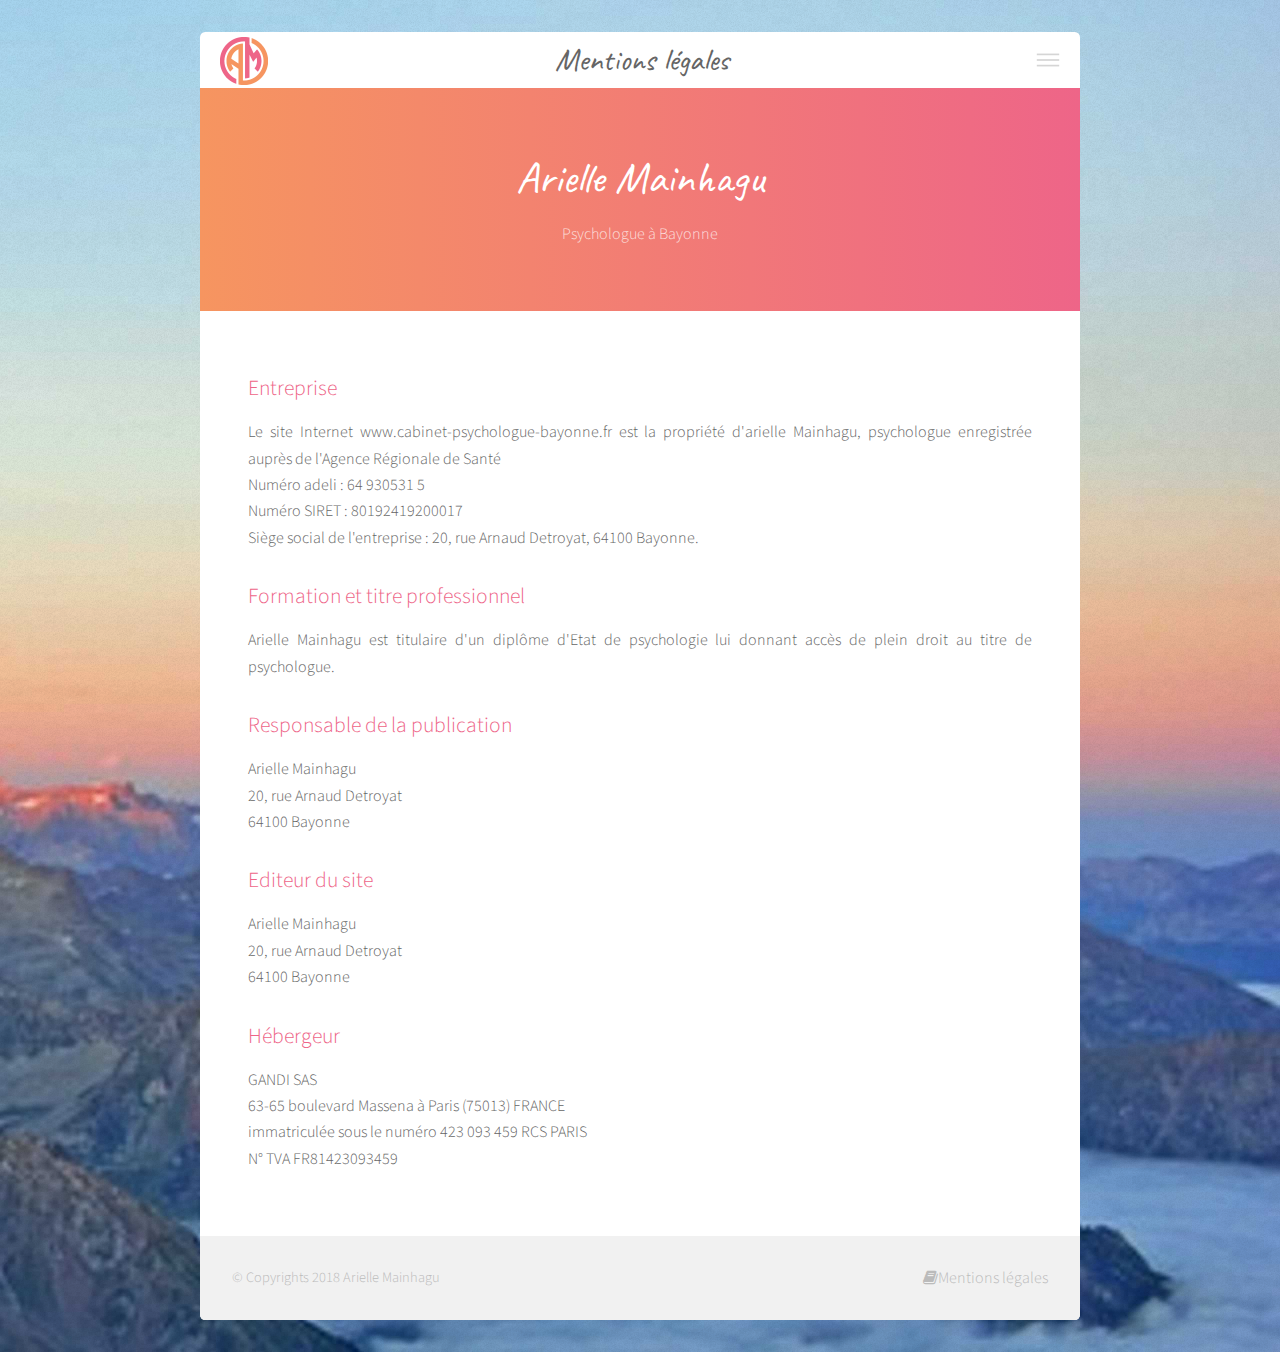
==== Mentions_legales.html @ 4bf7b589 "import initial" ====
<!DOCTYPE HTML>
<html lang="fr">
	<head>
        <!-- Global site tag (gtag.js) - Google Analytics -->
        <script async src="https://www.googletagmanager.com/gtag/js?id=UA-116893201-1"></script>
        <script>
            window.dataLayer = window.dataLayer || [];
            function gtag(){dataLayer.push(arguments);}
            gtag('js', new Date());

            gtag('config', 'UA-116893201-1');
        </script>
		<title>Mention légales - Arielle Mainhagu</title>
		<meta charset="utf-8" />
		<meta name="viewport" content="width=device-width, initial-scale=1, user-scalable=no" />
		<link rel="stylesheet" href="assets/css/main.css" />
	</head>
	<body>

		<!-- Wrapper -->
			<div id="wrapper">

				<!-- Header -->
					<header id="header">
						<a href="index.html" class="logo"><img src="/images/Logo_head.png"  alt="logo"></a>
                        <span class="title">Mentions légales</span>
						<nav>
							<a href="#menu">Menu</a>
						</nav>
					</header>

				<!-- Nav -->
					<nav id="menu">
						<ul class="links">
							<li><a href="index.html">Accueil</a></li>
                            <li><a href="contact_rendez_vous.html">Contact et Rendez-Vous</a></li>
                            <li><a href="presentation.html">A propos de moi</a></li>
                            <li>
                                <a href="qu_est_ce_que_EMDR.html">Qu'est ce que l'EMDR ?</a>
                            </li>
                            <li>             
                                <a href="a_qui_s_adresse_emdr.html">A qui s'adresse l'EMDR ?</a>
                            </li>
                            <li>             
                                <a href="deroulement_sceance_emdr.html">Déroulement d'une scéance d'EMDR</a>
                            </li>
                            <li>             
                                <a href="psychotraumatisme.html">Psychotraumatisme</a>
                            </li>
                            <li>             
                                <a href="Mentions_legales.html">Mentions légales</a>
                            </li>
						</ul>
					</nav>

				<!-- Section -->
					<section class="main">
						<header class="invert accent2">
							<h1>Arielle Mainhagu</h1>
							<p>Psychologue à Bayonne</p>
						</header>
						
						
						<h3>Entreprise</h3>
						<p>Le site Internet www.cabinet-psychologue-bayonne.fr est la propriété d'arielle Mainhagu, psychologue enregistrée auprès de l'Agence Régionale de Santé<br>Numéro adeli : 64 930531 5<br>
                            Numéro SIRET : 80192419200017
                                            <br>Siège social de l'entreprise : 20, rue Arnaud Detroyat, 64100 Bayonne.</p>
						<h3>Formation et titre professionnel</h3>
						<p>Arielle Mainhagu est titulaire d'un diplôme d'Etat de psychologie lui donnant accès de plein droit au titre de psychologue.</p>
                        <h3>Responsable de la publication</h3>
                        <p>Arielle Mainhagu<br>20, rue Arnaud Detroyat<br>64100 Bayonne</p>
                        <h3>Editeur du site</h3>
                        <p>Arielle Mainhagu<br>20, rue Arnaud Detroyat<br>64100 Bayonne</p>
                        <h3>Hébergeur</h3>
                        <p>GANDI SAS<br>63-65 boulevard Massena à Paris (75013) FRANCE<br>
immatriculée sous le numéro 423 093 459 RCS PARIS<br>
N° TVA FR81423093459</p>
						
					</section>

				<!-- Footer -->
					<footer id="footer">
						<p class="copyright">&copy; Copyrights 2018 Arielle Mainhagu </p>
						<ul class="icons">
							<li><a href="Mentions_legales.html" class="icon fa-book"><span>Mentions légales</span></a></li>
						</ul>
					</footer>

			</div>

		<!-- Scripts -->
			<script src="assets/js/jquery.min.js"></script>
			<script src="assets/js/jquery.scrolly.min.js"></script>
			<script src="assets/js/skel.min.js"></script>
			<script src="assets/js/util.js"></script>
			<script src="assets/js/main.js"></script>

	</body>
</html>
---- assets/css/main.css ----
@import url(font-awesome.min.css);
@import url("https://fonts.googleapis.com/css?family=Source+Sans+Pro:300,400,300i,400i");
@import url('https://fonts.googleapis.com/css?family=Caveat|Monoton');

/*
	Transit by Pixelarity
	pixelarity.com | hello@pixelarity.com
	License: pixelarity.com/license
*/

/* Reset */

	html, body, div, span, applet, object, iframe, h1, h2, h3, h4, h5, h6, p, blockquote, pre, a, abbr, acronym, address, big, cite, code, del, dfn, em, img, ins, kbd, q, s, samp, small, strike, strong, sub, sup, tt, var, b, u, i, center, dl, dt, dd, ol, ul, li, fieldset, form, label, legend, table, caption, tbody, tfoot, thead, tr, th, td, article, aside, canvas, details, embed, figure, figcaption, footer, header, hgroup, menu, nav, output, ruby, section, summary, time, mark, audio, video {
		margin: 0;
		padding: 0;
		border: 0;
		font-size: 100%;
		font: inherit;
		vertical-align: baseline;
	}

	article, aside, details, figcaption, figure, footer, header, hgroup, menu, nav, section {
		display: block;
	}

	body {
		line-height: 1;
	}

	ol, ul {
		list-style: none;
	}

	blockquote, q {
		quotes: none;
	}

	blockquote:before, blockquote:after, q:before, q:after {
		content: '';
		content: none;
	}

	table {
		border-collapse: collapse;
		border-spacing: 0;
	}

	body {
		-webkit-text-size-adjust: none;
	}

/* Box Model */

	*, *:before, *:after {
		-moz-box-sizing: border-box;
		-webkit-box-sizing: border-box;
		box-sizing: border-box;
	}

/* Grid */

	.row {
		border-bottom: solid 1px transparent;
		-moz-box-sizing: border-box;
		-webkit-box-sizing: border-box;
		box-sizing: border-box;
	}

	.row > * {
		float: left;
		-moz-box-sizing: border-box;
		-webkit-box-sizing: border-box;
		box-sizing: border-box;
	}

	.row:after, .row:before {
		content: '';
		display: block;
		clear: both;
		height: 0;
	}

	.row.uniform > * > :first-child {
		margin-top: 0;
	}

	.row.uniform > * > :last-child {
		margin-bottom: 0;
	}

	.row.\30 \25 > * {
		padding: 0 0 0 0rem;
	}

	.row.\30 \25 {
		margin: 0 0 -1px 0rem;
	}

	.row.uniform.\30 \25 > * {
		padding: 0rem 0 0 0rem;
	}

	.row.uniform.\30 \25 {
		margin: 0rem 0 -1px 0rem;
	}

	.row > * {
		padding: 0 0 0 1.5rem;
	}

	.row {
		margin: 0 0 -1px -1.5rem;
	}

	.row.uniform > * {
		padding: 1.5rem 0 0 1.5rem;
	}

	.row.uniform {
		margin: -1.5rem 0 -1px -1.5rem;
	}

	.row.\32 00\25 > * {
		padding: 0 0 0 3rem;
	}

	.row.\32 00\25 {
		margin: 0 0 -1px -3rem;
	}

	.row.uniform.\32 00\25 > * {
		padding: 3rem 0 0 3rem;
	}

	.row.uniform.\32 00\25 {
		margin: -3rem 0 -1px -3rem;
	}

	.row.\31 50\25 > * {
		padding: 0 0 0 2.25rem;
	}

	.row.\31 50\25 {
		margin: 0 0 -1px -2.25rem;
	}

	.row.uniform.\31 50\25 > * {
		padding: 2.25rem 0 0 2.25rem;
	}

	.row.uniform.\31 50\25 {
		margin: -2.25rem 0 -1px -2.25rem;
	}

	.row.\35 0\25 > * {
		padding: 0 0 0 0.75rem;
	}

	.row.\35 0\25 {
		margin: 0 0 -1px -0.75rem;
	}

	.row.uniform.\35 0\25 > * {
		padding: 0.75rem 0 0 0.75rem;
	}

	.row.uniform.\35 0\25 {
		margin: -0.75rem 0 -1px -0.75rem;
	}

	.row.\32 5\25 > * {
		padding: 0 0 0 0.375rem;
	}

	.row.\32 5\25 {
		margin: 0 0 -1px -0.375rem;
	}

	.row.uniform.\32 5\25 > * {
		padding: 0.375rem 0 0 0.375rem;
	}

	.row.uniform.\32 5\25 {
		margin: -0.375rem 0 -1px -0.375rem;
	}

	.\31 2u, .\31 2u\24 {
		width: 100%;
		clear: none;
		margin-left: 0;
	}

	.\31 1u, .\31 1u\24 {
		width: 91.6666666667%;
		clear: none;
		margin-left: 0;
	}

	.\31 0u, .\31 0u\24 {
		width: 83.3333333333%;
		clear: none;
		margin-left: 0;
	}

	.\39 u, .\39 u\24 {
		width: 75%;
		clear: none;
		margin-left: 0;
	}

	.\38 u, .\38 u\24 {
		width: 66.6666666667%;
		clear: none;
		margin-left: 0;
	}

	.\37 u, .\37 u\24 {
		width: 58.3333333333%;
		clear: none;
		margin-left: 0;
	}

	.\36 u, .\36 u\24 {
		width: 50%;
		clear: none;
		margin-left: 0;
	}

	.\35 u, .\35 u\24 {
		width: 41.6666666667%;
		clear: none;
		margin-left: 0;
	}

	.\34 u, .\34 u\24 {
		width: 33.3333333333%;
		clear: none;
		margin-left: 0;
	}

	.\33 u, .\33 u\24 {
		width: 25%;
		clear: none;
		margin-left: 0;
	}

	.\32 u, .\32 u\24 {
		width: 16.6666666667%;
		clear: none;
		margin-left: 0;
	}

	.\31 u, .\31 u\24 {
		width: 8.3333333333%;
		clear: none;
		margin-left: 0;
	}

	.\31 2u\24 + *,
	.\31 1u\24 + *,
	.\31 0u\24 + *,
	.\39 u\24 + *,
	.\38 u\24 + *,
	.\37 u\24 + *,
	.\36 u\24 + *,
	.\35 u\24 + *,
	.\34 u\24 + *,
	.\33 u\24 + *,
	.\32 u\24 + *,
	.\31 u\24 + * {
		clear: left;
	}

	.\-11u {
		margin-left: 91.66667%;
	}

	.\-10u {
		margin-left: 83.33333%;
	}

	.\-9u {
		margin-left: 75%;
	}

	.\-8u {
		margin-left: 66.66667%;
	}

	.\-7u {
		margin-left: 58.33333%;
	}

	.\-6u {
		margin-left: 50%;
	}

	.\-5u {
		margin-left: 41.66667%;
	}

	.\-4u {
		margin-left: 33.33333%;
	}

	.\-3u {
		margin-left: 25%;
	}

	.\-2u {
		margin-left: 16.66667%;
	}

	.\-1u {
		margin-left: 8.33333%;
	}

	@media screen and (max-width: 1680px) {

		.row > * {
			padding: 0 0 0 1.5rem;
		}

		.row {
			margin: 0 0 -1px -1.5rem;
		}

		.row.uniform > * {
			padding: 1.5rem 0 0 1.5rem;
		}

		.row.uniform {
			margin: -1.5rem 0 -1px -1.5rem;
		}

		.row.\32 00\25 > * {
			padding: 0 0 0 3rem;
		}

		.row.\32 00\25 {
			margin: 0 0 -1px -3rem;
		}

		.row.uniform.\32 00\25 > * {
			padding: 3rem 0 0 3rem;
		}

		.row.uniform.\32 00\25 {
			margin: -3rem 0 -1px -3rem;
		}

		.row.\31 50\25 > * {
			padding: 0 0 0 2.25rem;
		}

		.row.\31 50\25 {
			margin: 0 0 -1px -2.25rem;
		}

		.row.uniform.\31 50\25 > * {
			padding: 2.25rem 0 0 2.25rem;
		}

		.row.uniform.\31 50\25 {
			margin: -2.25rem 0 -1px -2.25rem;
		}

		.row.\35 0\25 > * {
			padding: 0 0 0 0.75rem;
		}

		.row.\35 0\25 {
			margin: 0 0 -1px -0.75rem;
		}

		.row.uniform.\35 0\25 > * {
			padding: 0.75rem 0 0 0.75rem;
		}

		.row.uniform.\35 0\25 {
			margin: -0.75rem 0 -1px -0.75rem;
		}

		.row.\32 5\25 > * {
			padding: 0 0 0 0.375rem;
		}

		.row.\32 5\25 {
			margin: 0 0 -1px -0.375rem;
		}

		.row.uniform.\32 5\25 > * {
			padding: 0.375rem 0 0 0.375rem;
		}

		.row.uniform.\32 5\25 {
			margin: -0.375rem 0 -1px -0.375rem;
		}

		.\31 2u\28xlarge\29, .\31 2u\24\28xlarge\29 {
			width: 100%;
			clear: none;
			margin-left: 0;
		}

		.\31 1u\28xlarge\29, .\31 1u\24\28xlarge\29 {
			width: 91.6666666667%;
			clear: none;
			margin-left: 0;
		}

		.\31 0u\28xlarge\29, .\31 0u\24\28xlarge\29 {
			width: 83.3333333333%;
			clear: none;
			margin-left: 0;
		}

		.\39 u\28xlarge\29, .\39 u\24\28xlarge\29 {
			width: 75%;
			clear: none;
			margin-left: 0;
		}

		.\38 u\28xlarge\29, .\38 u\24\28xlarge\29 {
			width: 66.6666666667%;
			clear: none;
			margin-left: 0;
		}

		.\37 u\28xlarge\29, .\37 u\24\28xlarge\29 {
			width: 58.3333333333%;
			clear: none;
			margin-left: 0;
		}

		.\36 u\28xlarge\29, .\36 u\24\28xlarge\29 {
			width: 50%;
			clear: none;
			margin-left: 0;
		}

		.\35 u\28xlarge\29, .\35 u\24\28xlarge\29 {
			width: 41.6666666667%;
			clear: none;
			margin-left: 0;
		}

		.\34 u\28xlarge\29, .\34 u\24\28xlarge\29 {
			width: 33.3333333333%;
			clear: none;
			margin-left: 0;
		}

		.\33 u\28xlarge\29, .\33 u\24\28xlarge\29 {
			width: 25%;
			clear: none;
			margin-left: 0;
		}

		.\32 u\28xlarge\29, .\32 u\24\28xlarge\29 {
			width: 16.6666666667%;
			clear: none;
			margin-left: 0;
		}

		.\31 u\28xlarge\29, .\31 u\24\28xlarge\29 {
			width: 8.3333333333%;
			clear: none;
			margin-left: 0;
		}

		.\31 2u\24\28xlarge\29 + *,
		.\31 1u\24\28xlarge\29 + *,
		.\31 0u\24\28xlarge\29 + *,
		.\39 u\24\28xlarge\29 + *,
		.\38 u\24\28xlarge\29 + *,
		.\37 u\24\28xlarge\29 + *,
		.\36 u\24\28xlarge\29 + *,
		.\35 u\24\28xlarge\29 + *,
		.\34 u\24\28xlarge\29 + *,
		.\33 u\24\28xlarge\29 + *,
		.\32 u\24\28xlarge\29 + *,
		.\31 u\24\28xlarge\29 + * {
			clear: left;
		}

		.\-11u\28xlarge\29 {
			margin-left: 91.66667%;
		}

		.\-10u\28xlarge\29 {
			margin-left: 83.33333%;
		}

		.\-9u\28xlarge\29 {
			margin-left: 75%;
		}

		.\-8u\28xlarge\29 {
			margin-left: 66.66667%;
		}

		.\-7u\28xlarge\29 {
			margin-left: 58.33333%;
		}

		.\-6u\28xlarge\29 {
			margin-left: 50%;
		}

		.\-5u\28xlarge\29 {
			margin-left: 41.66667%;
		}

		.\-4u\28xlarge\29 {
			margin-left: 33.33333%;
		}

		.\-3u\28xlarge\29 {
			margin-left: 25%;
		}

		.\-2u\28xlarge\29 {
			margin-left: 16.66667%;
		}

		.\-1u\28xlarge\29 {
			margin-left: 8.33333%;
		}

	}

	@media screen and (max-width: 1280px) {

		.row > * {
			padding: 0 0 0 1.5rem;
		}

		.row {
			margin: 0 0 -1px -1.5rem;
		}

		.row.uniform > * {
			padding: 1.5rem 0 0 1.5rem;
		}

		.row.uniform {
			margin: -1.5rem 0 -1px -1.5rem;
		}

		.row.\32 00\25 > * {
			padding: 0 0 0 3rem;
		}

		.row.\32 00\25 {
			margin: 0 0 -1px -3rem;
		}

		.row.uniform.\32 00\25 > * {
			padding: 3rem 0 0 3rem;
		}

		.row.uniform.\32 00\25 {
			margin: -3rem 0 -1px -3rem;
		}

		.row.\31 50\25 > * {
			padding: 0 0 0 2.25rem;
		}

		.row.\31 50\25 {
			margin: 0 0 -1px -2.25rem;
		}

		.row.uniform.\31 50\25 > * {
			padding: 2.25rem 0 0 2.25rem;
		}

		.row.uniform.\31 50\25 {
			margin: -2.25rem 0 -1px -2.25rem;
		}

		.row.\35 0\25 > * {
			padding: 0 0 0 0.75rem;
		}

		.row.\35 0\25 {
			margin: 0 0 -1px -0.75rem;
		}

		.row.uniform.\35 0\25 > * {
			padding: 0.75rem 0 0 0.75rem;
		}

		.row.uniform.\35 0\25 {
			margin: -0.75rem 0 -1px -0.75rem;
		}

		.row.\32 5\25 > * {
			padding: 0 0 0 0.375rem;
		}

		.row.\32 5\25 {
			margin: 0 0 -1px -0.375rem;
		}

		.row.uniform.\32 5\25 > * {
			padding: 0.375rem 0 0 0.375rem;
		}

		.row.uniform.\32 5\25 {
			margin: -0.375rem 0 -1px -0.375rem;
		}

		.\31 2u\28large\29, .\31 2u\24\28large\29 {
			width: 100%;
			clear: none;
			margin-left: 0;
		}

		.\31 1u\28large\29, .\31 1u\24\28large\29 {
			width: 91.6666666667%;
			clear: none;
			margin-left: 0;
		}

		.\31 0u\28large\29, .\31 0u\24\28large\29 {
			width: 83.3333333333%;
			clear: none;
			margin-left: 0;
		}

		.\39 u\28large\29, .\39 u\24\28large\29 {
			width: 75%;
			clear: none;
			margin-left: 0;
		}

		.\38 u\28large\29, .\38 u\24\28large\29 {
			width: 66.6666666667%;
			clear: none;
			margin-left: 0;
		}

		.\37 u\28large\29, .\37 u\24\28large\29 {
			width: 58.3333333333%;
			clear: none;
			margin-left: 0;
		}

		.\36 u\28large\29, .\36 u\24\28large\29 {
			width: 50%;
			clear: none;
			margin-left: 0;
		}

		.\35 u\28large\29, .\35 u\24\28large\29 {
			width: 41.6666666667%;
			clear: none;
			margin-left: 0;
		}

		.\34 u\28large\29, .\34 u\24\28large\29 {
			width: 33.3333333333%;
			clear: none;
			margin-left: 0;
		}

		.\33 u\28large\29, .\33 u\24\28large\29 {
			width: 25%;
			clear: none;
			margin-left: 0;
		}

		.\32 u\28large\29, .\32 u\24\28large\29 {
			width: 16.6666666667%;
			clear: none;
			margin-left: 0;
		}

		.\31 u\28large\29, .\31 u\24\28large\29 {
			width: 8.3333333333%;
			clear: none;
			margin-left: 0;
		}

		.\31 2u\24\28large\29 + *,
		.\31 1u\24\28large\29 + *,
		.\31 0u\24\28large\29 + *,
		.\39 u\24\28large\29 + *,
		.\38 u\24\28large\29 + *,
		.\37 u\24\28large\29 + *,
		.\36 u\24\28large\29 + *,
		.\35 u\24\28large\29 + *,
		.\34 u\24\28large\29 + *,
		.\33 u\24\28large\29 + *,
		.\32 u\24\28large\29 + *,
		.\31 u\24\28large\29 + * {
			clear: left;
		}

		.\-11u\28large\29 {
			margin-left: 91.66667%;
		}

		.\-10u\28large\29 {
			margin-left: 83.33333%;
		}

		.\-9u\28large\29 {
			margin-left: 75%;
		}

		.\-8u\28large\29 {
			margin-left: 66.66667%;
		}

		.\-7u\28large\29 {
			margin-left: 58.33333%;
		}

		.\-6u\28large\29 {
			margin-left: 50%;
		}

		.\-5u\28large\29 {
			margin-left: 41.66667%;
		}

		.\-4u\28large\29 {
			margin-left: 33.33333%;
		}

		.\-3u\28large\29 {
			margin-left: 25%;
		}

		.\-2u\28large\29 {
			margin-left: 16.66667%;
		}

		.\-1u\28large\29 {
			margin-left: 8.33333%;
		}

	}

	@media screen and (max-width: 980px) {

		.row > * {
			padding: 0 0 0 1.5rem;
		}

		.row {
			margin: 0 0 -1px -1.5rem;
		}

		.row.uniform > * {
			padding: 1.5rem 0 0 1.5rem;
		}

		.row.uniform {
			margin: -1.5rem 0 -1px -1.5rem;
		}

		.row.\32 00\25 > * {
			padding: 0 0 0 3rem;
		}

		.row.\32 00\25 {
			margin: 0 0 -1px -3rem;
		}

		.row.uniform.\32 00\25 > * {
			padding: 3rem 0 0 3rem;
		}

		.row.uniform.\32 00\25 {
			margin: -3rem 0 -1px -3rem;
		}

		.row.\31 50\25 > * {
			padding: 0 0 0 2.25rem;
		}

		.row.\31 50\25 {
			margin: 0 0 -1px -2.25rem;
		}

		.row.uniform.\31 50\25 > * {
			padding: 2.25rem 0 0 2.25rem;
		}

		.row.uniform.\31 50\25 {
			margin: -2.25rem 0 -1px -2.25rem;
		}

		.row.\35 0\25 > * {
			padding: 0 0 0 0.75rem;
		}

		.row.\35 0\25 {
			margin: 0 0 -1px -0.75rem;
		}

		.row.uniform.\35 0\25 > * {
			padding: 0.75rem 0 0 0.75rem;
		}

		.row.uniform.\35 0\25 {
			margin: -0.75rem 0 -1px -0.75rem;
		}

		.row.\32 5\25 > * {
			padding: 0 0 0 0.375rem;
		}

		.row.\32 5\25 {
			margin: 0 0 -1px -0.375rem;
		}

		.row.uniform.\32 5\25 > * {
			padding: 0.375rem 0 0 0.375rem;
		}

		.row.uniform.\32 5\25 {
			margin: -0.375rem 0 -1px -0.375rem;
		}

		.\31 2u\28medium\29, .\31 2u\24\28medium\29 {
			width: 100%;
			clear: none;
			margin-left: 0;
		}

		.\31 1u\28medium\29, .\31 1u\24\28medium\29 {
			width: 91.6666666667%;
			clear: none;
			margin-left: 0;
		}

		.\31 0u\28medium\29, .\31 0u\24\28medium\29 {
			width: 83.3333333333%;
			clear: none;
			margin-left: 0;
		}

		.\39 u\28medium\29, .\39 u\24\28medium\29 {
			width: 75%;
			clear: none;
			margin-left: 0;
		}

		.\38 u\28medium\29, .\38 u\24\28medium\29 {
			width: 66.6666666667%;
			clear: none;
			margin-left: 0;
		}

		.\37 u\28medium\29, .\37 u\24\28medium\29 {
			width: 58.3333333333%;
			clear: none;
			margin-left: 0;
		}

		.\36 u\28medium\29, .\36 u\24\28medium\29 {
			width: 50%;
			clear: none;
			margin-left: 0;
		}

		.\35 u\28medium\29, .\35 u\24\28medium\29 {
			width: 41.6666666667%;
			clear: none;
			margin-left: 0;
		}

		.\34 u\28medium\29, .\34 u\24\28medium\29 {
			width: 33.3333333333%;
			clear: none;
			margin-left: 0;
		}

		.\33 u\28medium\29, .\33 u\24\28medium\29 {
			width: 25%;
			clear: none;
			margin-left: 0;
		}

		.\32 u\28medium\29, .\32 u\24\28medium\29 {
			width: 16.6666666667%;
			clear: none;
			margin-left: 0;
		}

		.\31 u\28medium\29, .\31 u\24\28medium\29 {
			width: 8.3333333333%;
			clear: none;
			margin-left: 0;
		}

		.\31 2u\24\28medium\29 + *,
		.\31 1u\24\28medium\29 + *,
		.\31 0u\24\28medium\29 + *,
		.\39 u\24\28medium\29 + *,
		.\38 u\24\28medium\29 + *,
		.\37 u\24\28medium\29 + *,
		.\36 u\24\28medium\29 + *,
		.\35 u\24\28medium\29 + *,
		.\34 u\24\28medium\29 + *,
		.\33 u\24\28medium\29 + *,
		.\32 u\24\28medium\29 + *,
		.\31 u\24\28medium\29 + * {
			clear: left;
		}

		.\-11u\28medium\29 {
			margin-left: 91.66667%;
		}

		.\-10u\28medium\29 {
			margin-left: 83.33333%;
		}

		.\-9u\28medium\29 {
			margin-left: 75%;
		}

		.\-8u\28medium\29 {
			margin-left: 66.66667%;
		}

		.\-7u\28medium\29 {
			margin-left: 58.33333%;
		}

		.\-6u\28medium\29 {
			margin-left: 50%;
		}

		.\-5u\28medium\29 {
			margin-left: 41.66667%;
		}

		.\-4u\28medium\29 {
			margin-left: 33.33333%;
		}

		.\-3u\28medium\29 {
			margin-left: 25%;
		}

		.\-2u\28medium\29 {
			margin-left: 16.66667%;
		}

		.\-1u\28medium\29 {
			margin-left: 8.33333%;
		}

	}

	@media screen and (max-width: 736px) {

		.row > * {
			padding: 0 0 0 1.5rem;
		}

		.row {
			margin: 0 0 -1px -1.5rem;
		}

		.row.uniform > * {
			padding: 1.5rem 0 0 1.5rem;
		}

		.row.uniform {
			margin: -1.5rem 0 -1px -1.5rem;
		}

		.row.\32 00\25 > * {
			padding: 0 0 0 3rem;
		}

		.row.\32 00\25 {
			margin: 0 0 -1px -3rem;
		}

		.row.uniform.\32 00\25 > * {
			padding: 3rem 0 0 3rem;
		}

		.row.uniform.\32 00\25 {
			margin: -3rem 0 -1px -3rem;
		}

		.row.\31 50\25 > * {
			padding: 0 0 0 2.25rem;
		}

		.row.\31 50\25 {
			margin: 0 0 -1px -2.25rem;
		}

		.row.uniform.\31 50\25 > * {
			padding: 2.25rem 0 0 2.25rem;
		}

		.row.uniform.\31 50\25 {
			margin: -2.25rem 0 -1px -2.25rem;
		}

		.row.\35 0\25 > * {
			padding: 0 0 0 0.75rem;
		}

		.row.\35 0\25 {
			margin: 0 0 -1px -0.75rem;
		}

		.row.uniform.\35 0\25 > * {
			padding: 0.75rem 0 0 0.75rem;
		}

		.row.uniform.\35 0\25 {
			margin: -0.75rem 0 -1px -0.75rem;
		}

		.row.\32 5\25 > * {
			padding: 0 0 0 0.375rem;
		}

		.row.\32 5\25 {
			margin: 0 0 -1px -0.375rem;
		}

		.row.uniform.\32 5\25 > * {
			padding: 0.375rem 0 0 0.375rem;
		}

		.row.uniform.\32 5\25 {
			margin: -0.375rem 0 -1px -0.375rem;
		}

		.\31 2u\28small\29, .\31 2u\24\28small\29 {
			width: 100%;
			clear: none;
			margin-left: 0;
		}

		.\31 1u\28small\29, .\31 1u\24\28small\29 {
			width: 91.6666666667%;
			clear: none;
			margin-left: 0;
		}

		.\31 0u\28small\29, .\31 0u\24\28small\29 {
			width: 83.3333333333%;
			clear: none;
			margin-left: 0;
		}

		.\39 u\28small\29, .\39 u\24\28small\29 {
			width: 75%;
			clear: none;
			margin-left: 0;
		}

		.\38 u\28small\29, .\38 u\24\28small\29 {
			width: 66.6666666667%;
			clear: none;
			margin-left: 0;
		}

		.\37 u\28small\29, .\37 u\24\28small\29 {
			width: 58.3333333333%;
			clear: none;
			margin-left: 0;
		}

		.\36 u\28small\29, .\36 u\24\28small\29 {
			width: 50%;
			clear: none;
			margin-left: 0;
		}

		.\35 u\28small\29, .\35 u\24\28small\29 {
			width: 41.6666666667%;
			clear: none;
			margin-left: 0;
		}

		.\34 u\28small\29, .\34 u\24\28small\29 {
			width: 33.3333333333%;
			clear: none;
			margin-left: 0;
		}

		.\33 u\28small\29, .\33 u\24\28small\29 {
			width: 25%;
			clear: none;
			margin-left: 0;
		}

		.\32 u\28small\29, .\32 u\24\28small\29 {
			width: 16.6666666667%;
			clear: none;
			margin-left: 0;
		}

		.\31 u\28small\29, .\31 u\24\28small\29 {
			width: 8.3333333333%;
			clear: none;
			margin-left: 0;
		}

		.\31 2u\24\28small\29 + *,
		.\31 1u\24\28small\29 + *,
		.\31 0u\24\28small\29 + *,
		.\39 u\24\28small\29 + *,
		.\38 u\24\28small\29 + *,
		.\37 u\24\28small\29 + *,
		.\36 u\24\28small\29 + *,
		.\35 u\24\28small\29 + *,
		.\34 u\24\28small\29 + *,
		.\33 u\24\28small\29 + *,
		.\32 u\24\28small\29 + *,
		.\31 u\24\28small\29 + * {
			clear: left;
		}

		.\-11u\28small\29 {
			margin-left: 91.66667%;
		}

		.\-10u\28small\29 {
			margin-left: 83.33333%;
		}

		.\-9u\28small\29 {
			margin-left: 75%;
		}

		.\-8u\28small\29 {
			margin-left: 66.66667%;
		}

		.\-7u\28small\29 {
			margin-left: 58.33333%;
		}

		.\-6u\28small\29 {
			margin-left: 50%;
		}

		.\-5u\28small\29 {
			margin-left: 41.66667%;
		}

		.\-4u\28small\29 {
			margin-left: 33.33333%;
		}

		.\-3u\28small\29 {
			margin-left: 25%;
		}

		.\-2u\28small\29 {
			margin-left: 16.66667%;
		}

		.\-1u\28small\29 {
			margin-left: 8.33333%;
		}

	}

	@media screen and (max-width: 480px) {

		.row > * {
			padding: 0 0 0 1.5rem;
		}

		.row {
			margin: 0 0 -1px -1.5rem;
		}

		.row.uniform > * {
			padding: 1.5rem 0 0 1.5rem;
		}

		.row.uniform {
			margin: -1.5rem 0 -1px -1.5rem;
		}

		.row.\32 00\25 > * {
			padding: 0 0 0 3rem;
		}

		.row.\32 00\25 {
			margin: 0 0 -1px -3rem;
		}

		.row.uniform.\32 00\25 > * {
			padding: 3rem 0 0 3rem;
		}

		.row.uniform.\32 00\25 {
			margin: -3rem 0 -1px -3rem;
		}

		.row.\31 50\25 > * {
			padding: 0 0 0 2.25rem;
		}

		.row.\31 50\25 {
			margin: 0 0 -1px -2.25rem;
		}

		.row.uniform.\31 50\25 > * {
			padding: 2.25rem 0 0 2.25rem;
		}

		.row.uniform.\31 50\25 {
			margin: -2.25rem 0 -1px -2.25rem;
		}

		.row.\35 0\25 > * {
			padding: 0 0 0 0.75rem;
		}

		.row.\35 0\25 {
			margin: 0 0 -1px -0.75rem;
		}

		.row.uniform.\35 0\25 > * {
			padding: 0.75rem 0 0 0.75rem;
		}

		.row.uniform.\35 0\25 {
			margin: -0.75rem 0 -1px -0.75rem;
		}

		.row.\32 5\25 > * {
			padding: 0 0 0 0.375rem;
		}

		.row.\32 5\25 {
			margin: 0 0 -1px -0.375rem;
		}

		.row.uniform.\32 5\25 > * {
			padding: 0.375rem 0 0 0.375rem;
		}

		.row.uniform.\32 5\25 {
			margin: -0.375rem 0 -1px -0.375rem;
		}

		.\31 2u\28xsmall\29, .\31 2u\24\28xsmall\29 {
			width: 100%;
			clear: none;
			margin-left: 0;
		}

		.\31 1u\28xsmall\29, .\31 1u\24\28xsmall\29 {
			width: 91.6666666667%;
			clear: none;
			margin-left: 0;
		}

		.\31 0u\28xsmall\29, .\31 0u\24\28xsmall\29 {
			width: 83.3333333333%;
			clear: none;
			margin-left: 0;
		}

		.\39 u\28xsmall\29, .\39 u\24\28xsmall\29 {
			width: 75%;
			clear: none;
			margin-left: 0;
		}

		.\38 u\28xsmall\29, .\38 u\24\28xsmall\29 {
			width: 66.6666666667%;
			clear: none;
			margin-left: 0;
		}

		.\37 u\28xsmall\29, .\37 u\24\28xsmall\29 {
			width: 58.3333333333%;
			clear: none;
			margin-left: 0;
		}

		.\36 u\28xsmall\29, .\36 u\24\28xsmall\29 {
			width: 50%;
			clear: none;
			margin-left: 0;
		}

		.\35 u\28xsmall\29, .\35 u\24\28xsmall\29 {
			width: 41.6666666667%;
			clear: none;
			margin-left: 0;
		}

		.\34 u\28xsmall\29, .\34 u\24\28xsmall\29 {
			width: 33.3333333333%;
			clear: none;
			margin-left: 0;
		}

		.\33 u\28xsmall\29, .\33 u\24\28xsmall\29 {
			width: 25%;
			clear: none;
			margin-left: 0;
		}

		.\32 u\28xsmall\29, .\32 u\24\28xsmall\29 {
			width: 16.6666666667%;
			clear: none;
			margin-left: 0;
		}

		.\31 u\28xsmall\29, .\31 u\24\28xsmall\29 {
			width: 8.3333333333%;
			clear: none;
			margin-left: 0;
		}

		.\31 2u\24\28xsmall\29 + *,
		.\31 1u\24\28xsmall\29 + *,
		.\31 0u\24\28xsmall\29 + *,
		.\39 u\24\28xsmall\29 + *,
		.\38 u\24\28xsmall\29 + *,
		.\37 u\24\28xsmall\29 + *,
		.\36 u\24\28xsmall\29 + *,
		.\35 u\24\28xsmall\29 + *,
		.\34 u\24\28xsmall\29 + *,
		.\33 u\24\28xsmall\29 + *,
		.\32 u\24\28xsmall\29 + *,
		.\31 u\24\28xsmall\29 + * {
			clear: left;
		}

		.\-11u\28xsmall\29 {
			margin-left: 91.66667%;
		}

		.\-10u\28xsmall\29 {
			margin-left: 83.33333%;
		}

		.\-9u\28xsmall\29 {
			margin-left: 75%;
		}

		.\-8u\28xsmall\29 {
			margin-left: 66.66667%;
		}

		.\-7u\28xsmall\29 {
			margin-left: 58.33333%;
		}

		.\-6u\28xsmall\29 {
			margin-left: 50%;
		}

		.\-5u\28xsmall\29 {
			margin-left: 41.66667%;
		}

		.\-4u\28xsmall\29 {
			margin-left: 33.33333%;
		}

		.\-3u\28xsmall\29 {
			margin-left: 25%;
		}

		.\-2u\28xsmall\29 {
			margin-left: 16.66667%;
		}

		.\-1u\28xsmall\29 {
			margin-left: 8.33333%;
		}

	}

	@media screen and (max-width: 360px) {

		.row > * {
			padding: 0 0 0 1.5rem;
		}

		.row {
			margin: 0 0 -1px -1.5rem;
		}

		.row.uniform > * {
			padding: 1.5rem 0 0 1.5rem;
		}

		.row.uniform {
			margin: -1.5rem 0 -1px -1.5rem;
		}

		.row.\32 00\25 > * {
			padding: 0 0 0 3rem;
		}

		.row.\32 00\25 {
			margin: 0 0 -1px -3rem;
		}

		.row.uniform.\32 00\25 > * {
			padding: 3rem 0 0 3rem;
		}

		.row.uniform.\32 00\25 {
			margin: -3rem 0 -1px -3rem;
		}

		.row.\31 50\25 > * {
			padding: 0 0 0 2.25rem;
		}

		.row.\31 50\25 {
			margin: 0 0 -1px -2.25rem;
		}

		.row.uniform.\31 50\25 > * {
			padding: 2.25rem 0 0 2.25rem;
		}

		.row.uniform.\31 50\25 {
			margin: -2.25rem 0 -1px -2.25rem;
		}

		.row.\35 0\25 > * {
			padding: 0 0 0 0.75rem;
		}

		.row.\35 0\25 {
			margin: 0 0 -1px -0.75rem;
		}

		.row.uniform.\35 0\25 > * {
			padding: 0.75rem 0 0 0.75rem;
		}

		.row.uniform.\35 0\25 {
			margin: -0.75rem 0 -1px -0.75rem;
		}

		.row.\32 5\25 > * {
			padding: 0 0 0 0.375rem;
		}

		.row.\32 5\25 {
			margin: 0 0 -1px -0.375rem;
		}

		.row.uniform.\32 5\25 > * {
			padding: 0.375rem 0 0 0.375rem;
		}

		.row.uniform.\32 5\25 {
			margin: -0.375rem 0 -1px -0.375rem;
		}

		.\31 2u\28xxsmall\29, .\31 2u\24\28xxsmall\29 {
			width: 100%;
			clear: none;
			margin-left: 0;
		}

		.\31 1u\28xxsmall\29, .\31 1u\24\28xxsmall\29 {
			width: 91.6666666667%;
			clear: none;
			margin-left: 0;
		}

		.\31 0u\28xxsmall\29, .\31 0u\24\28xxsmall\29 {
			width: 83.3333333333%;
			clear: none;
			margin-left: 0;
		}

		.\39 u\28xxsmall\29, .\39 u\24\28xxsmall\29 {
			width: 75%;
			clear: none;
			margin-left: 0;
		}

		.\38 u\28xxsmall\29, .\38 u\24\28xxsmall\29 {
			width: 66.6666666667%;
			clear: none;
			margin-left: 0;
		}

		.\37 u\28xxsmall\29, .\37 u\24\28xxsmall\29 {
			width: 58.3333333333%;
			clear: none;
			margin-left: 0;
		}

		.\36 u\28xxsmall\29, .\36 u\24\28xxsmall\29 {
			width: 50%;
			clear: none;
			margin-left: 0;
		}

		.\35 u\28xxsmall\29, .\35 u\24\28xxsmall\29 {
			width: 41.6666666667%;
			clear: none;
			margin-left: 0;
		}

		.\34 u\28xxsmall\29, .\34 u\24\28xxsmall\29 {
			width: 33.3333333333%;
			clear: none;
			margin-left: 0;
		}

		.\33 u\28xxsmall\29, .\33 u\24\28xxsmall\29 {
			width: 25%;
			clear: none;
			margin-left: 0;
		}

		.\32 u\28xxsmall\29, .\32 u\24\28xxsmall\29 {
			width: 16.6666666667%;
			clear: none;
			margin-left: 0;
		}

		.\31 u\28xxsmall\29, .\31 u\24\28xxsmall\29 {
			width: 8.3333333333%;
			clear: none;
			margin-left: 0;
		}

		.\31 2u\24\28xxsmall\29 + *,
		.\31 1u\24\28xxsmall\29 + *,
		.\31 0u\24\28xxsmall\29 + *,
		.\39 u\24\28xxsmall\29 + *,
		.\38 u\24\28xxsmall\29 + *,
		.\37 u\24\28xxsmall\29 + *,
		.\36 u\24\28xxsmall\29 + *,
		.\35 u\24\28xxsmall\29 + *,
		.\34 u\24\28xxsmall\29 + *,
		.\33 u\24\28xxsmall\29 + *,
		.\32 u\24\28xxsmall\29 + *,
		.\31 u\24\28xxsmall\29 + * {
			clear: left;
		}

		.\-11u\28xxsmall\29 {
			margin-left: 91.66667%;
		}

		.\-10u\28xxsmall\29 {
			margin-left: 83.33333%;
		}

		.\-9u\28xxsmall\29 {
			margin-left: 75%;
		}

		.\-8u\28xxsmall\29 {
			margin-left: 66.66667%;
		}

		.\-7u\28xxsmall\29 {
			margin-left: 58.33333%;
		}

		.\-6u\28xxsmall\29 {
			margin-left: 50%;
		}

		.\-5u\28xxsmall\29 {
			margin-left: 41.66667%;
		}

		.\-4u\28xxsmall\29 {
			margin-left: 33.33333%;
		}

		.\-3u\28xxsmall\29 {
			margin-left: 25%;
		}

		.\-2u\28xxsmall\29 {
			margin-left: 16.66667%;
		}

		.\-1u\28xxsmall\29 {
			margin-left: 8.33333%;
		}

	}

/* Basic */

	@-ms-viewport {
		width: device-width;
	}

	body {
		-ms-overflow-style: scrollbar;
	}

	@media screen and (max-width: 480px) {

		html, body {
			min-width: 320px;
		}

	}

	body {
		background-color: #4c4777;
		background-attachment: scroll,									fixed;
		background-image: url("../../images/overlay.png"), url("../../images/bg.jpg");
		background-position: top left,								top center;
		background-repeat: repeat,									no-repeat;
		background-size: 256px,									cover;
	}

		body.is-loading *, body.is-loading *:before, body.is-loading *:after {
			-moz-animation: none !important;
			-webkit-animation: none !important;
			-ms-animation: none !important;
			animation: none !important;
			-moz-transition: none !important;
			-webkit-transition: none !important;
			-ms-transition: none !important;
			transition: none !important;
		}

		body.is-ie {
			background-attachment: fixed;
		}

/* Type */

	html {
		font-size: 18pt;
	}

		@media screen and (max-width: 1680px) {

			html {
				font-size: 14pt;
			}

		}

		@media screen and (max-width: 1280px) {

			html {
				font-size: 12pt;
			}

		}

		@media screen and (max-width: 736px) {

			html {
				font-size: 11pt;
			}

		}

		@media screen and (max-width: 360px) {

			html {
				font-size: 10.5pt;
			}

		}

	body {
		background-color: #ffffff;
		color: #656565;
	}

	body, button, input, select, textarea {
		font-family: "Source Sans Pro", Helvetica, sans-serif;
		font-weight: 300;
		font-size: 1rem;
		line-height: 1.65;
	}

	a {
		text-decoration: none;
		border-bottom: dotted 1px;
		-moz-transition: color 0.2s ease-in-out, border-color 0.2s ease-in-out;
		-webkit-transition: color 0.2s ease-in-out, border-color 0.2s ease-in-out;
		-ms-transition: color 0.2s ease-in-out, border-color 0.2s ease-in-out;
		transition: color 0.2s ease-in-out, border-color 0.2s ease-in-out;
	}

		a strong {
			-moz-transition: color 0.2s ease-in-out, border-color 0.2s ease-in-out;
			-webkit-transition: color 0.2s ease-in-out, border-color 0.2s ease-in-out;
			-ms-transition: color 0.2s ease-in-out, border-color 0.2s ease-in-out;
			transition: color 0.2s ease-in-out, border-color 0.2s ease-in-out;
		}

		a:hover {
			border-bottom-color: transparent;
		}

			a:hover strong {
				color: inherit;
			}

	strong, b {
		font-weight: 400;
	}

	em, i {
		font-style: italic;
	}

	p {
		margin: 0 0 2rem 0;
	}

	h1, h2, h3, h4, h5, h6 {
		font-weight: 400;
		line-height: 1.3;
		margin: 0 0 1rem 0;
	}

		h1 a, h2 a, h3 a, h4 a, h5 a, h6 a {
			color: inherit;
			text-decoration: none;
            border-bottom: none
		}

	h1 {
		font-size: 2.75rem;
		font-weight: 300;
		line-height: 1.2;
        font-family: Caveat
	}

	h2 {
		font-size: 1.75rem;
		font-weight: 300;
	}

	h3 {
		font-size: 1.35rem;
		font-weight: 300;
	}

	h4 {
		font-size: 1.1rem;
	}

	h5 {
		font-size: 0.9rem;
	}

	h6 {
		font-size: 0.7rem;
	}

	@media screen and (max-width: 736px) {

		h1 {
			font-size: 2rem;
			line-height: 1.3;
		}

		h2 {
			font-size: 1.5rem;
		}

		h3 {
			font-size: 1.25rem;
		}

	}

	sub {
		font-size: 0.8rem;
		position: relative;
		top: 0.5rem;
	}

	sup {
		font-size: 0.8rem;
		position: relative;
		top: -0.5rem;
	}

	blockquote {
		border-left: solid 4px;
		font-style: italic;
		margin: 0 0 2rem 0;
		padding: 0.5rem 0 0.5rem 2rem;
	}

	code {
		border-radius: 0.325rem;
		border: solid 1px;
		font-family: "Courier New", monospace;
		font-size: 0.8rem;
		margin: 0 0.25rem;
		padding: 0.25rem 0.65rem;
	}

	pre {
		-webkit-overflow-scrolling: touch;
		font-family: "Courier New", monospace;
		font-size: 0.9rem;
		margin: 0 0 2rem 0;
	}

		pre code {
			display: block;
			line-height: 1.75;
			padding: 1rem 1.5rem;
			overflow-x: auto;
		}

	hr {
		border: 0;
		border-bottom: solid 1px;
		margin: 2rem 0;
	}

		hr.major {
			margin: 3rem 0;
		}

	.align-left {
		text-align: left;
	}

	.align-center {
		text-align: center;
	}

	.align-right {
		text-align: right;
	}

	button, input, select, textarea {
		color: #454545;
	}

	a {
		color: inherit;
	}

		a:hover {
			color: #ee6588 !important;
		}

	strong, b {
		color: #454545;
	}

	h1, h2, h3, h4, h5, h6 {
		color: #ee6588;
	}

	blockquote {
		border-left-color: #d5d5d5;
	}

	code {
		background: rgba(213, 213, 213, 0.075);
		border-color: #d5d5d5;
	}

	hr {
		border-bottom-color: #d5d5d5;
	}

/* Box */

	.box {
		border-radius: 0.325rem;
		border: solid 1px;
		margin-bottom: 2rem;
		padding: 1.5rem;
	}

		.box > :last-child,
		.box > :last-child > :last-child,
		.box > :last-child > :last-child > :last-child {
			margin-bottom: 0;
		}

		.box.alt {
			border: 0;
			border-radius: 0;
			padding: 0;
		}

	.box {
		border-color: #d5d5d5;
	}

/* Button */

	input[type="submit"],
	input[type="reset"],
	input[type="button"],
	button,
	.button {
		-moz-appearance: none;
		-webkit-appearance: none;
		-ms-appearance: none;
		appearance: none;
		-moz-transition: background-color 0.2s ease-in-out, box-shadow 0.2s ease-in-out, color 0.2s ease-in-out;
		-webkit-transition: background-color 0.2s ease-in-out, box-shadow 0.2s ease-in-out, color 0.2s ease-in-out;
		-ms-transition: background-color 0.2s ease-in-out, box-shadow 0.2s ease-in-out, color 0.2s ease-in-out;
		transition: background-color 0.2s ease-in-out, box-shadow 0.2s ease-in-out, color 0.2s ease-in-out;
		border-radius: 0.325rem;
		border: 0;
		cursor: pointer;
		display: inline-block;
		font-weight: 400;
		height: 2.825rem;
		line-height: 2.825rem;
		padding: 0 1.5rem;
		text-align: center;
		text-decoration: none;
		white-space: nowrap;
        
	}

		input[type="submit"].icon:before,
		input[type="reset"].icon:before,
		input[type="button"].icon:before,
		button.icon:before,
		.button.icon:before {
			opacity: 0.5;
		}

		input[type="submit"].fit,
		input[type="reset"].fit,
		input[type="button"].fit,
		button.fit,
		.button.fit {
			display: block;
			margin: 0 0 1rem 0;
			width: 100%;
		}

		input[type="submit"].wide,
		input[type="reset"].wide,
		input[type="button"].wide,
		button.wide,
		.button.wide {
			width: 9rem;
		}

		input[type="submit"].small,
		input[type="reset"].small,
		input[type="button"].small,
		button.small,
		.button.small {
			font-size: 0.8rem;
			height: 2.11875rem;
			line-height: 2.11875rem;
			padding: 0 1.25rem;
		}

		input[type="submit"].big,
		input[type="reset"].big,
		input[type="button"].big,
		button.big,
		.button.big {
			font-size: 1.325rem;
			height: 3.53125rem;
			line-height: 3.53125rem;
			padding: 0 1.75rem;
		}

		input[type="submit"].disabled, input[type="submit"]:disabled,
		input[type="reset"].disabled,
		input[type="reset"]:disabled,
		input[type="button"].disabled,
		input[type="button"]:disabled,
		button.disabled,
		button:disabled,
		.button.disabled,
		.button:disabled {
			-moz-pointer-events: none;
			-webkit-pointer-events: none;
			-ms-pointer-events: none;
			pointer-events: none;
			opacity: 0.25;
		}

	input[type="submit"],
	input[type="reset"],
	input[type="button"],
	button,
	.button {
		background-color: transparent;
		box-shadow: inset 0 0 0 2px #d5d5d5;
		color: #454545 !important;
	}

		input[type="submit"]:hover,
		input[type="reset"]:hover,
		input[type="button"]:hover,
		button:hover,
		.button:hover {
			box-shadow: inset 0 0 0 2px #ee6588;
			color: #ee6588 !important;
		}

			input[type="submit"]:hover:active,
			input[type="reset"]:hover:active,
			input[type="button"]:hover:active,
			button:hover:active,
			.button:hover:active {
				background-color: rgba(238, 101, 136, 0.075);
			}

		input[type="submit"].special,
		input[type="reset"].special,
		input[type="button"].special,
		button.special,
		.button.special {
			box-shadow: none;
			background-color: #ee6588;
			color: #ffffff !important;
		}

/* Form */

	form {
		margin: 0 0 2rem 0;
	}

		form.combined {
			display: -moz-flex;
			display: -webkit-flex;
			display: -ms-flex;
			display: flex;
			-moz-flex-direction: row;
			-webkit-flex-direction: row;
			-ms-flex-direction: row;
			flex-direction: row;
			margin-left: auto;
			margin-right: auto;
			max-width: 100%;
			position: relative;
			width: 28rem;
		}

			form.combined input[type="text"],
			form.combined input[type="password"],
			form.combined input[type="email"],
			form.combined select {
				-moz-flex-grow: 1;
				-webkit-flex-grow: 1;
				-ms-flex-grow: 1;
				flex-grow: 1;
				-moz-flex-shrink: 1;
				-webkit-flex-shrink: 1;
				-ms-flex-shrink: 1;
				flex-shrink: 1;
				border-top-right-radius: 0;
				border-bottom-right-radius: 0;
			}

			form.combined input[type="submit"],
			form.combined input[type="reset"],
			form.combined input[type="button"],
			form.combined button,
			form.combined .button {
				-moz-flex-grow: 0;
				-webkit-flex-grow: 0;
				-ms-flex-grow: 0;
				flex-grow: 0;
				-moz-flex-shrink: 0;
				-webkit-flex-shrink: 0;
				-ms-flex-shrink: 0;
				flex-shrink: 0;
				border-top-left-radius: 0;
				border-bottom-left-radius: 0;
				margin: 0;
			}

	label {
		display: block;
		font-size: 0.9rem;
		font-weight: 400;
		margin: 0 0 1rem 0;
	}

	input[type="text"],
	input[type="password"],
	input[type="email"],
	select,
	textarea {
		-moz-appearance: none;
		-webkit-appearance: none;
		-ms-appearance: none;
		appearance: none;
		background-color: transparent;
		border-radius: 0.325rem;
		border: none;
		border: solid 1px;
		color: inherit;
		display: block;
		outline: 0;
		padding: 0 1rem;
		text-decoration: none;
		width: 100%;
	}

		input[type="text"]:invalid,
		input[type="password"]:invalid,
		input[type="email"]:invalid,
		select:invalid,
		textarea:invalid {
			box-shadow: none;
		}

	.select-wrapper {
		text-decoration: none;
		display: block;
		position: relative;
	}

		.select-wrapper:before {
			-moz-osx-font-smoothing: grayscale;
			-webkit-font-smoothing: antialiased;
			font-family: FontAwesome;
			font-style: normal;
			font-weight: normal;
			text-transform: none !important;
		}

		.select-wrapper:before {
			content: '\f078';
			display: block;
			height: 2.825rem;
			line-height: 2.825rem;
			pointer-events: none;
			position: absolute;
			right: 0;
			text-align: center;
			top: 0;
			width: 2.825rem;
		}

		.select-wrapper select::-ms-expand {
			display: none;
		}

	input[type="text"],
	input[type="password"],
	input[type="email"],
	select {
		height: 2.825rem;
	}

	textarea {
		padding: 0.75rem 1rem;
	}

	input[type="checkbox"],
	input[type="radio"] {
		-moz-appearance: none;
		-webkit-appearance: none;
		-ms-appearance: none;
		appearance: none;
		display: block;
		float: left;
		margin-right: -2rem;
		opacity: 0;
		width: 1rem;
		z-index: -1;
	}

		input[type="checkbox"] + label,
		input[type="radio"] + label {
			text-decoration: none;
			cursor: pointer;
			display: inline-block;
			font-size: 1rem;
			font-weight: 300;
			padding-left: 2.445rem;
			padding-right: 0.75rem;
			position: relative;
		}

			input[type="checkbox"] + label:before,
			input[type="radio"] + label:before {
				-moz-osx-font-smoothing: grayscale;
				-webkit-font-smoothing: antialiased;
				font-family: FontAwesome;
				font-style: normal;
				font-weight: normal;
				text-transform: none !important;
			}

			input[type="checkbox"] + label:before,
			input[type="radio"] + label:before {
				border-radius: 0.325rem;
				border: solid 1px;
				content: '';
				display: inline-block;
				height: 1.695rem;
				left: 0;
				line-height: 1.62438rem;
				position: absolute;
				text-align: center;
				top: 0;
				width: 1.695rem;
			}

		input[type="checkbox"]:checked + label:before,
		input[type="radio"]:checked + label:before {
			content: '\f00c';
		}

	input[type="checkbox"] + label:before {
		border-radius: 0.325rem;
	}

	input[type="radio"] + label:before {
		border-radius: 100%;
	}

	::-webkit-input-placeholder {
		opacity: 1.0;
	}

	:-moz-placeholder {
		opacity: 1.0;
	}

	::-moz-placeholder {
		opacity: 1.0;
	}

	:-ms-input-placeholder {
		opacity: 1.0;
	}

	.formerize-placeholder {
		opacity: 1.0;
	}

	label {
		color: #454545;
	}

	input[type="text"],
	input[type="password"],
	input[type="email"],
	select,
	textarea {
		border-color: #d5d5d5;
	}

		input[type="text"]:focus,
		input[type="password"]:focus,
		input[type="email"]:focus,
		select:focus,
		textarea:focus {
			border-color: #ee6588;
			box-shadow: inset 0 0 0 1px #ee6588;
		}

	.select-wrapper:before {
		color: #d5d5d5;
	}

	input[type="checkbox"] + label,
	input[type="radio"] + label {
		color: #656565;
	}

		input[type="checkbox"] + label:before,
		input[type="radio"] + label:before {
			border-color: #d5d5d5;
		}

	input[type="checkbox"]:checked + label:before,
	input[type="radio"]:checked + label:before {
		background-color: #ee6588;
		border-color: #ee6588;
		color: #ffffff;
	}

	input[type="checkbox"]:focus + label:before,
	input[type="radio"]:focus + label:before {
		border-color: #ee6588;
		box-shadow: inset 0 0 0 1px #ee6588;
	}

	::-webkit-input-placeholder {
		color: #bbbbbb !important;
	}

	:-moz-placeholder {
		color: #bbbbbb !important;
	}

	::-moz-placeholder {
		color: #bbbbbb !important;
	}

	:-ms-input-placeholder {
		color: #bbbbbb !important;
	}

	.formerize-placeholder {
		color: #bbbbbb !important;
	}

/* Icon */

	.icon {
		text-decoration: none;
		position: relative;
		border-bottom: none;
	}

		.icon:before {
			-moz-osx-font-smoothing: grayscale;
			-webkit-font-smoothing: antialiased;
			font-family: FontAwesome;
			font-style: normal;
			font-weight: normal;
			text-transform: none !important;
		}

		.icon > .label {
			display: none;
		}

		.icon.major {
			display: inline-block;
			margin: 0 0 1rem 0;
			text-align: center;
		}

			.icon.major:before {
				display: block;
				border: solid 1px #d5d5d5;
				color: #ee6588;
				font-size: 2rem;
				width: 5.25rem;
				height: 5.25rem;
				line-height: 5.25rem;
				border-radius: 5.25rem;
			}

			.icon.major.alt:before {
				font-size: 1.25rem;
				width: 3.25rem;
				height: 3.25rem;
				line-height: 3.25rem;
				border-radius: 5.25rem;
			}

/* Image */

    
		.imglogo {vertical-align: middle;
            border: solid 1px #d5d5d5;
            border-radius: 3.25rem;
            padding: 1.5rem;

            -webkit-transition: all 0.8s ease-in-out;
            -moz-transition: all 0.8s ease-in-out;
            -o-transition: all 0.8s ease-in-out;
            -ms-transition: all 0.8s ease-in-out;
            transition: all 0.2s ease-in-out;
            /*background-position: 50% 50%;*/
            /*background-repeat: no-repeat;*/

		}

        .imglogo:hover{
        -webkit-transform: translate(0px,-5px);
        -moz-transform: translate(0px,-5px);
        -o-transform: translate(0px,-5px);
        transform:translate(0px,-5px);
}

	.image {
		border-radius: 0.325rem;
		border: 0;
		display: inline-block;
		position: relative;
	}

		.image[data-position] img {
			-moz-object-fit: cover;
			-webkit-object-fit: cover;
			-ms-object-fit: cover;
			object-fit: cover;
			display: block;
			position: absolute;
			top: 0;
			left: 0;
			width: 100%;
			height: 100%;
		}

		.image[data-position="top left"] img {
			-moz-object-position: top left;
			-webkit-object-position: top left;
			-ms-object-position: top left;
			object-position: top left;
		}

		.image[data-position="top"] img {
			-moz-object-position: top;
			-webkit-object-position: top;
			-ms-object-position: top;
			object-position: top;
		}

		.image[data-position="top right"] img {
			-moz-object-position: top right;
			-webkit-object-position: top right;
			-ms-object-position: top right;
			object-position: top right;
		}

		.image[data-position="right"] img {
			-moz-object-position: right;
			-webkit-object-position: right;
			-ms-object-position: right;
			object-position: right;
		}

		.image[data-position="bottom right"] img {
			-moz-object-position: bottom right;
			-webkit-object-position: bottom right;
			-ms-object-position: bottom right;
			object-position: bottom right;
		}

		.image[data-position="bottom"] img {
			-moz-object-position: bottom;
			-webkit-object-position: bottom;
			-ms-object-position: bottom;
			object-position: bottom;
		}

		.image[data-position="bottom left"] img {
			-moz-object-position: bottom left;
			-webkit-object-position: bottom left;
			-ms-object-position: bottom left;
			object-position: bottom left;
		}

		.image[data-position="left"] img {
			-moz-object-position: left;
			-webkit-object-position: left;
			-ms-object-position: left;
			object-position: left;
		}

		.image[data-position="center"] img {
			-moz-object-position: center;
			-webkit-object-position: center;
			-ms-object-position: center;
			object-position: center;
		}

		.image[data-position="25% 25%"] img {
			-moz-object-position: 25% 25%;
			-webkit-object-position: 25% 25%;
			-ms-object-position: 25% 25%;
			object-position: 25% 25%;
		}

		.image[data-position="75% 25%"] img {
			-moz-object-position: 75% 25%;
			-webkit-object-position: 75% 25%;
			-ms-object-position: 75% 25%;
			object-position: 75% 25%;
		}

		.image[data-position="75% 75%"] img {
			-moz-object-position: 75% 75%;
			-webkit-object-position: 75% 75%;
			-ms-object-position: 75% 75%;
			object-position: 75% 75%;
		}

		.image[data-position="25% 75%"] img {
			-moz-object-position: 25% 75%;
			-webkit-object-position: 25% 75%;
			-ms-object-position: 25% 75%;
			object-position: 25% 75%;
		}

		.image img {
			border-radius: 0.325rem;
			display: block;
		}

		.image.left, .image.right {
			max-width: 40%;
		}

			.image.left img, .image.right img {
				width: 100%;
			}

		.image.left {
			float: left;
			margin: 0 1.5rem 1rem 0;
			top: 0.25rem;
		}

		.image.right {
			float: right;
			margin: 0 0 1rem 1.5rem;
			top: 0.25rem;
		}

		.image.fit {
			display: block;
			margin: 0 0 2rem 0;
			width: 100%;
		}

			.image.fit img {
				width: 100%;
			}

		.image.main {
			display: block;
			margin: 0 0 3rem 0;
			width: 100%;
		}

			.image.main img {
				width: 100%;
			}

		.image.filtered:after {
			content: '';
			position: absolute;
			top: 0;
			left: 0;
			width: 100%;
			height: 100%;
			background-color: rgba(76, 71, 119, 0);
			background-image: url("../../images/overlay.png");
			background-size: 256px;
			background-position: top left;
			background-repeat: repeat;
			opacity: 1;
			border-radius: inherit;
		}

/* List */

	ol {
		list-style: decimal;
		margin: 0 0 2rem 0;
		padding-left: 1.25rem;
	}

		ol li {
			padding-left: 0.25rem;
		}

	ul {
		list-style: disc;
		margin: 0 0 2rem 0;
		padding-left: 1rem;
	}

		ul li {
			padding-left: 0.5rem;
		}

		ul.alt {
			list-style: none;
			padding-left: 0;
		}

			ul.alt li {
				border-top: solid 1px;
				padding: 0.5rem 0;
			}

				ul.alt li:first-child {
					border-top: 0;
					padding-top: 0;
				}
        ul.decal
        {   
            margin-left: 1.5rem;
            list-style-type: square;
            list-style-position:outside;
            
        }
		ul.icons {
			cursor: default;
			list-style: none;
			padding-left: 0;
		}

			ul.icons li {
				display: inline-block;
				padding: 0 0.75rem 0 0;
			}

				ul.icons li:last-child {
					padding-right: 0;
				}

			@media screen and (max-width: 736px) {

				ul.icons li {
					padding: 0 1rem 0 0;
				}

					ul.icons li a {
						font-size: 1.5rem;
					}

			}

		ul.actions {
			cursor: default;
			list-style: none;
			padding-left: 0;
		}

			ul.actions li {
				display: inline-block;
				padding: 0 1rem 0 0;
				vertical-align: middle;
			}

				ul.actions li:last-child {
					padding-right: 0;
				}

			ul.actions.small li {
				padding: 0 0.5rem 0 0;
			}

			ul.actions.vertical li {
				display: block;
				padding: 1rem 0 0 0;
			}

				ul.actions.vertical li:first-child {
					padding-top: 0;
				}

				ul.actions.vertical li > * {
					margin-bottom: 0;
				}

			ul.actions.vertical.small li {
				padding: 0.5rem 0 0 0;
			}

				ul.actions.vertical.small li:first-child {
					padding-top: 0;
				}

			ul.actions.fit {
				display: table;
				margin-left: -1rem;
				padding: 0;
				table-layout: fixed;
				width: calc(100% + 1rem);
			}

				ul.actions.fit li {
					display: table-cell;
					padding: 0 0 0 1rem;
				}

					ul.actions.fit li > * {
						margin-bottom: 0;
					}

				ul.actions.fit.small {
					margin-left: -0.5rem;
					width: calc(100% + 0.5rem);
				}

					ul.actions.fit.small li {
						padding: 0 0 0 0.5rem;
					}

		ul.features {
			display: inline-flex;
			cursor: default;
			list-style: none;
			padding-left: 0rem;
		}

			ul.features li {
				display: block;
				padding-left: 3.1rem;
			}
            ul.features li:last-child
            {
             padding-left: 1.9rem;   
            }
            ul.features li a {
                border-bottom: none;}

				ul.features li h3 {
					color: inherit;
					font-size: 1rem;
				}

				ul.features li .icon:after {
					content: '';
					display: block;
					position: absolute;
					top: 50%;
					left: -3.25rem;
					width: 3.25rem;
					height: 1px;
				}

				ul.features li:first-child {
					padding-left: 0;
				}

					ul.features li:first-child .icon:after {
						display: none;
					}


			@media screen and (max-width: 736px) {

				ul.features li {
					padding-left: 2rem;
				}
                ul.features li:last-child {
					padding-left: 1.1rem;
				}

					ul.features li .icon:after {
						left: -2rem;
						width: 2rem;
					}
 
			}

			@media screen and (max-width: 480px) {

				ul.features {
					-moz-flex-wrap: wrap;
					-webkit-flex-wrap: wrap;
					-ms-flex-wrap: wrap;
					flex-wrap: wrap;
				}

					ul.features li {
						padding: 2rem 1rem;
						width: 50%;
						border: solid 1px;
						border-right: 0;
						border-bottom: 0;
					}

						ul.features li .icon:after {
							display: none;
						}
         

						ul.features li > :last-child {
							margin-bottom: 0;
						}

						ul.features li:first-child {
							padding-left: 1rem;
						}

						ul.features li:nth-child(-n + 2) {
							border-top: 0;
						}

						ul.features li:nth-child(2n - 1) {
							border-left: 0;
						}

					ul.features.odd li:last-child {
						width: 100%;
					}

			}

		ul.contact-icons {
			display: -moz-flex;
			display: -webkit-flex;
			display: -ms-flex;
			display: flex;
			list-style: none;
			padding-left: 0;
		}
        ul.contact-icons a{
			border-bottom: none;
		}

			ul.contact-icons li {
				-moz-flex-grow: 1;
				-webkit-flex-grow: 1;
				-ms-flex-grow: 1;
				flex-grow: 1;
				-moz-flex-shrink: 1;
				-webkit-flex-shrink: 1;
				-ms-flex-shrink: 1;
				flex-shrink: 1;
				border-left: solid 1px;
				padding-left: 0;
				width: 100%;
			}

				ul.contact-icons li > :last-child {
					margin-bottom: 0;
				}

				ul.contact-icons li:first-child {
					border-left: 0;
				}

				ul.contact-icons li a {
					color: inherit;
					border-bottom-color: transparent;
				}

					ul.contact-icons li a:hover {
						border-bottom-color: inherit;
					}

			@media screen and (max-width: 480px) {

				ul.contact-icons {
					-moz-flex-direction: column;
					-webkit-flex-direction: column;
					-ms-flex-direction: column;
					flex-direction: column;
				}

					ul.contact-icons li {
						border-left: 0;
						border-top: solid 1px;
						padding-top: 2rem;
						margin-top: 2rem;
					}

						ul.contact-icons li:first-child {
							border-top: 0;
							padding-top: 0;
							margin-top: 0;
						}

			}

	dl {
		margin: 0 0 2rem 0;
	}

		dl dt {
			display: block;
			font-weight: 400;
			margin: 0 0 1rem 0;
		}

		dl dd {
			margin-left: 2rem;
		}

	ul.alt li {
		border-top-color: #d5d5d5;
	}

	ul.features li .icon:after {
		background-color: #d5d5d5;
	}


	@media screen and (max-width: 480px) {

		ul.features li {
			border-color: #d5d5d5;
		}

	}

	ul.contact-icons li {
		border-color: #d5d5d5;
	}

/* Section/Article */

	section.special, article.special {
		text-align: center;
	}

/* Table */

	.table-wrapper {
		-webkit-overflow-scrolling: touch;
		overflow-x: auto;
	}

	table {
		margin: 0 0 2rem 0;
		width: 100%;
	}

		table tbody tr {
			border: solid 1px;
			border-left: 0;
			border-right: 0;
		}

		table td {
			padding: 0.75rem 0.75rem;
		}

		table th {
			font-size: 0.9rem;
			font-weight: 400;
			padding: 0 0.75rem 0.75rem 0.75rem;
			text-align: left;
		}

		table thead {
			border-bottom: solid 2px;
		}

		table tfoot {
			border-top: solid 2px;
		}

		table.alt {
			border-collapse: separate;
		}

			table.alt tbody tr td {
				border: solid 1px;
				border-left-width: 0;
				border-top-width: 0;
			}

				table.alt tbody tr td:first-child {
					border-left-width: 1px;
				}

			table.alt tbody tr:first-child td {
				border-top-width: 1px;
			}

			table.alt thead {
				border-bottom: 0;
			}

			table.alt tfoot {
				border-top: 0;
			}

	table tbody tr {
		border-color: #d5d5d5;
	}

		table tbody tr:nth-child(2n + 1) {
			background-color: rgba(213, 213, 213, 0.075);
		}

	table th {
		color: #454545;
	}

	table thead {
		border-bottom-color: #d5d5d5;
	}

	table tfoot {
		border-top-color: #d5d5d5;
	}

	table.alt tbody tr td {
		border-color: #d5d5d5;
	}

/* Slider */

	.slider-wrapper {
		position: relative;
		margin: 0 0 2rem calc(-3rem + 1px);
		width: calc(100% + 6rem - 2px);
	}

		.slider-wrapper .slider {
			position: relative;
			width: 100%;
			overflow-x: hidden;
			overflow-y: hidden;
			white-space: nowrap;
			padding-bottom: 0.125rem;
		}

			.slider-wrapper .slider:after {
				content: '';
				display: block;
				clear: both;
			}

			.slider-wrapper .slider article {
				-moz-transition: opacity 0.2s ease-in-out;
				-webkit-transition: opacity 0.2s ease-in-out;
				-ms-transition: opacity 0.2s ease-in-out;
				transition: opacity 0.2s ease-in-out;
				display: inline-block;
				cursor: default;
				width: 25rem;
				max-width: calc(100% - 6rem);
				margin: 0 3rem 0 0;
				opacity: 1;
			}

				.slider-wrapper .slider article .image {
					-moz-user-select: none;
					-webkit-user-select: none;
					-ms-user-select: none;
					user-select: none;
					display: block;
					width: 100%;
					border-radius: 0;
					margin-bottom: 0;
					border-top-left-radius: 0.325rem;
					border-top-right-radius: 0.325rem;
				}

					.slider-wrapper .slider article .image img {
						display: block;
						width: 100%;
						border-radius: 0;
						border-top-left-radius: 0.325rem;
						border-top-right-radius: 0.325rem;
					}

				.slider-wrapper .slider article .content {
					padding: 1.25rem 1.25rem;
					border: solid 1px;
					border-top: 0;
					border-bottom-left-radius: 0.325rem;
					border-bottom-right-radius: 0.325rem;
				}

					.slider-wrapper .slider article .content > :last-child {
						margin-bottom: 0;
					}

				.slider-wrapper .slider article:first-child {
					margin-left: 3rem;
				}

				.slider-wrapper .slider article.inactive {
					opacity: 0.25;
				}

					.slider-wrapper .slider article.inactive a {
						-moz-pointer-events: none;
						-webkit-pointer-events: none;
						-ms-pointer-events: none;
						pointer-events: none;
						cursor: default;
					}

		.slider-wrapper .indicators {
			cursor: default;
			margin-top: 2rem;
		}

			.slider-wrapper .indicators a {
				display: inline-block;
				position: relative;
				width: 1.25rem;
				height: 1.25rem;
				text-indent: 1.25rem;
				overflow: hidden;
				border: 0;
				outline: 0;
			}

				.slider-wrapper .indicators a:before {
					content: '';
					display: block;
					position: absolute;
					top: 50%;
					left: 50%;
					width: 0.625rem;
					height: 0.625rem;
					margin: -0.3125rem 0 0 -0.3125rem;
					border-radius: 0.625rem;
					border: solid 1px;
				}

				.slider-wrapper .indicators a.active:before {
					border: 0;
				}

		@media screen and (max-width: 736px) {

			.slider-wrapper {
				margin: 0 0 2rem calc(-2rem + 1px);
				width: calc(100% + 4rem - 2px);
			}

				.slider-wrapper .slider article {
					margin: 0 2rem 0 0;
				}

					.slider-wrapper .slider article:first-child {
						margin-left: 2rem;
					}

				.slider-wrapper .indicators {
					margin-top: 1.5rem;
				}

		}

		@media screen and (max-width: 480px) {

			.slider-wrapper .slider article {
				max-width: calc(100% - 4rem);
			}

			.slider-wrapper .indicators a {
				width: 2.25rem;
				height: 2rem;
				text-indent: 2.25rem;
			}

				.slider-wrapper .indicators a:before {
					width: 0.75rem;
					height: 0.75rem;
					margin: -0.375rem 0 0 -0.375rem;
				}

		}

		@media screen and (max-width: 360px) {

			.slider-wrapper {
				margin: 0 0 2rem calc(-1.5rem + 1px);
				width: calc(100% + 3rem - 2px);
			}

				.slider-wrapper .slider article {
					margin: 0 1.5rem 0 0;
					max-width: calc(100% - 3rem);
				}

					.slider-wrapper .slider article:first-child {
						margin-left: 1.5rem;
					}

		}

	.slider-wrapper .slider article .content {
		border-color: #d5d5d5;
	}

	.slider-wrapper .indicators a:before {
		border-color: #d5d5d5;
	}

	.slider-wrapper .indicators a.active:before {
		background-color: #ee6588;
	}

/* Menu */

	#menu {
		-moz-transform: translateX(20rem);
		-webkit-transform: translateX(20rem);
		-ms-transform: translateX(20rem);
		transform: translateX(20rem);
		-moz-transition: -moz-transform 0.5s ease, visibility 0.5s;
		-webkit-transition: -webkit-transform 0.5s ease, visibility 0.5s;
		-ms-transition: -ms-transform 0.5s ease, visibility 0.5s;
		transition: transform 0.5s ease, visibility 0.5s;
		background-color: #454545;
		color: rgba(255, 255, 255, 0.75);
		background-color: #ee6588;
		background-image: linear-gradient(90deg, #ee6588, #f69560);
		-webkit-overflow-scrolling: touch;
		height: 100%;
		max-width: 80%;
		overflow-y: auto;
		padding: 3rem 2rem;
		position: fixed;
		right: 0;
		top: 0;
		visibility: hidden;
		width: 20rem;
		z-index: 10002;
	}

		#menu button, #menu input, #menu select, #menu textarea {
			color: #ffffff;
		}

		#menu a {
			color: inherit;
		}

			#menu a:hover {
				color: #ffffff !important;
			}

		#menu strong, #menu b {
			color: #ffffff;
		}

		#menu h1, #menu h2, #menu h3, #menu h4, #menu h5, #menu h6 {
			color: #ffffff;
		}

		#menu blockquote {
			border-left-color: #ffffff;
		}

		#menu code {
			background: rgba(255, 255, 255, 0.125);
			border-color: #ffffff;
		}

		#menu hr {
			border-bottom-color: #ffffff;
		}

		#menu .box {
			border-color: #ffffff;
		}

		#menu input[type="submit"],
		#menu input[type="reset"],
		#menu input[type="button"],
		#menu button,
		#menu .button {
			background-color: transparent;
			box-shadow: inset 0 0 0 2px #ffffff;
			color: #ffffff !important;
		}

			#menu input[type="submit"]:hover,
			#menu input[type="reset"]:hover,
			#menu input[type="button"]:hover,
			#menu button:hover,
			#menu .button:hover {
				background-color: rgba(255, 255, 255, 0.125);
				color: #ffffff !important;
			}

				#menu input[type="submit"]:hover:active,
				#menu input[type="reset"]:hover:active,
				#menu input[type="button"]:hover:active,
				#menu button:hover:active,
				#menu .button:hover:active {
					background-color: rgba(255, 255, 255, 0.325);
				}

			#menu input[type="submit"].special,
			#menu input[type="reset"].special,
			#menu input[type="button"].special,
			#menu button.special,
			#menu .button.special {
				box-shadow: none;
				background-color: #ffffff;
				color: #454545 !important;
			}

		#menu.accent1 input[type="submit"].special,
		#menu.accent1 input[type="reset"].special,
		#menu.accent1 input[type="button"].special,
		#menu.accent1 button.special,
		#menu.accent1 .button.special {
			color: #ee6588 !important;
		}

		#menu.accent2 input[type="submit"].special,
		#menu.accent2 input[type="reset"].special,
		#menu.accent2 input[type="button"].special,
		#menu.accent2 button.special,
		#menu.accent2 .button.special {
			color: #f69560 !important;
		}

		#menu.accent3 input[type="submit"].special,
		#menu.accent3 input[type="reset"].special,
		#menu.accent3 input[type="button"].special,
		#menu.accent3 button.special,
		#menu.accent3 .button.special {
			color: #937f8f !important;
		}

		#menu.accent4 input[type="submit"].special,
		#menu.accent4 input[type="reset"].special,
		#menu.accent4 input[type="button"].special,
		#menu.accent4 button.special,
		#menu.accent4 .button.special {
			color: #5a6284 !important;
		}

		#menu label {
			color: #ffffff;
		}

		#menu input[type="text"],
		#menu input[type="password"],
		#menu input[type="email"],
		#menu select,
		#menu textarea {
			border-color: #ffffff;
		}

			#menu input[type="text"]:focus,
			#menu input[type="password"]:focus,
			#menu input[type="email"]:focus,
			#menu select:focus,
			#menu textarea:focus {
				border-color: #ffffff;
				box-shadow: inset 0 0 0 1px #ffffff;
			}

		#menu .select-wrapper:before {
			color: #ffffff;
		}

		#menu input[type="checkbox"] + label,
		#menu input[type="radio"] + label {
			color: rgba(255, 255, 255, 0.75);
		}

			#menu input[type="checkbox"] + label:before,
			#menu input[type="radio"] + label:before {
				border-color: #ffffff;
			}

		#menu input[type="checkbox"]:checked + label:before,
		#menu input[type="radio"]:checked + label:before {
			background-color: #ffffff;
			border-color: #ffffff;
			color: #454545;
		}

		#menu input[type="checkbox"]:focus + label:before,
		#menu input[type="radio"]:focus + label:before {
			border-color: #ffffff;
			box-shadow: inset 0 0 0 1px #ffffff;
		}

		#menu ::-webkit-input-placeholder {
			color: rgba(255, 255, 255, 0.5) !important;
		}

		#menu :-moz-placeholder {
			color: rgba(255, 255, 255, 0.5) !important;
		}

		#menu ::-moz-placeholder {
			color: rgba(255, 255, 255, 0.5) !important;
		}

		#menu :-ms-input-placeholder {
			color: rgba(255, 255, 255, 0.5) !important;
		}

		#menu .formerize-placeholder {
			color: rgba(255, 255, 255, 0.5) !important;
		}

		#menu ul.alt li {
			border-top-color: #ffffff;
		}

		#menu ul.features li .icon:after {
			background-color: #ffffff;
		}


		@media screen and (max-width: 480px) {

			#menu ul.features li {
				border-color: #ffffff;
			}

		}

		#menu ul.contact-icons li {
			border-color: #ffffff;
		}

		#menu table tbody tr {
			border-color: #ffffff;
		}

			#menu table tbody tr:nth-child(2n + 1) {
				background-color: rgba(255, 255, 255, 0.125);
			}

		#menu table th {
			color: #ffffff;
		}

		#menu table thead {
			border-bottom-color: #ffffff;
		}

		#menu table tfoot {
			border-top-color: #ffffff;
		}

		#menu table.alt tbody tr td {
			border-color: #ffffff;
		}

		#menu .slider-wrapper .slider article .content {
			border-color: #ffffff;
		}

		#menu .slider-wrapper .indicators a:before {
			border-color: #ffffff;
		}

		#menu .slider-wrapper .indicators a.active:before {
			background-color: #ffffff;
		}

		#menu > ul {
			margin: 0 0 1rem 0;
		}

			#menu > ul.links {
				list-style: none;
				padding: 0;
			}

				#menu > ul.links > li {
					padding: 0;
				}

					#menu > ul.links > li > a {
						border: 0;
						border-top: solid 1px #ffffff;
						color: inherit;
						display: block;
						line-height: 3.5rem;
						text-decoration: none;
					}

					#menu > ul.links > li:first-child > a:not(.button) {
						border-top: 0 !important;
					}

		#menu input[type="submit"].special,
		#menu input[type="reset"].special,
		#menu input[type="button"].special,
		#menu button.special,
		#menu .button.special {
			color: #ee6588 !important;
		}

		#menu .close {
			text-decoration: none;
			-moz-transition: color 0.2s ease-in-out;
			-webkit-transition: color 0.2s ease-in-out;
			-ms-transition: color 0.2s ease-in-out;
			transition: color 0.2s ease-in-out;
			-webkit-tap-highlight-color: transparent;
			border: 0;
			color: rgba(255, 255, 255, 0.5);
			cursor: pointer;
			display: block;
			height: 3.25rem;
			line-height: 3.25rem;
			padding-right: 1.25rem;
			position: absolute;
			right: 0;
			text-align: right;
			top: 0;
			vertical-align: middle;
			width: 7rem;
		}

			#menu .close:before {
				-moz-osx-font-smoothing: grayscale;
				-webkit-font-smoothing: antialiased;
				font-family: FontAwesome;
				font-style: normal;
				font-weight: normal;
				text-transform: none !important;
			}

			#menu .close:before {
				content: '\f00d';
				font-size: 1.25rem;
			}

			#menu .close:hover {
				color: #ffffff;
			}

			@media screen and (max-width: 736px) {

				#menu .close {
					height: 4rem;
					line-height: 4rem;
				}

			}

		@media screen and (max-width: 736px) {

			#menu {
				padding: 2.5rem 1.75rem;
			}

		}

	body:after {
		content: '';
		display: block;
		top: 0;
		left: 0;
		width: 100%;
		height: 100%;
		position: fixed;
		background: #4c4777;
		z-index: -1;
		opacity: 0;
		-moz-pointer-events: none;
		-webkit-pointer-events: none;
		-ms-pointer-events: none;
		pointer-events: none;
		-moz-transition: opacity 0.5s ease-in-out, z-index 0.5s;
		-webkit-transition: opacity 0.5s ease-in-out, z-index 0.5s;
		-ms-transition: opacity 0.5s ease-in-out, z-index 0.5s;
		transition: opacity 0.5s ease-in-out, z-index 0.5s;
	}

	body.is-menu-visible #menu {
		-moz-transform: translateX(0);
		-webkit-transform: translateX(0);
		-ms-transform: translateX(0);
		transform: translateX(0);
		visibility: visible;
	}

	body.is-menu-visible:after {
		z-index: 10000;
		opacity: 0.75;
		-moz-pointer-events: auto;
		-webkit-pointer-events: auto;
		-ms-pointer-events: auto;
		pointer-events: auto;
		cursor: default;
	}

/* Wrapper */

	body {
		padding: 6rem 0;
	}

	#wrapper {
		width: 55rem;
		max-width: calc(100% - 6rem);
		margin: 0 auto;
		background-color: #ffffff;
		border-radius: 0.325rem;
	}

		#wrapper > .main {
			padding: 4rem 3rem 2rem 3rem ;
		}
        #wrapper > .main > p {
					text-align: justify;
				}

			#wrapper > .main > header {
				text-align: center;
				padding: inherit;
				margin: -4rem 0 4rem -3rem;
				width: calc(100% + 6rem);
			}

				#wrapper > .main > header + .image.main {
					margin-top: -4rem;
					margin-left: -3rem;
					border-radius: 0;
					width: calc(100% + 6rem);
				}

					#wrapper > .main > header + .image.main img {
						border-radius: 0;
					}

				#wrapper > .main > header.invert {
					background-color: #454545;
					color: rgba(255, 255, 255, 0.75);
				}

					#wrapper > .main > header.invert button, #wrapper > .main > header.invert input, #wrapper > .main > header.invert select, #wrapper > .main > header.invert textarea {
						color: #ffffff;
					}

					#wrapper > .main > header.invert a {
						color: inherit;
					}

						#wrapper > .main > header.invert a:hover {
							color: #ffffff !important;
						}

					#wrapper > .main > header.invert strong, #wrapper > .main > header.invert b {
						color: #ffffff;
					}

					#wrapper > .main > header.invert h1, #wrapper > .main > header.invert h2, #wrapper > .main > header.invert h3, #wrapper > .main > header.invert h4, #wrapper > .main > header.invert h5, #wrapper > .main > header.invert h6 {
						color: #ffffff;
					}

					#wrapper > .main > header.invert blockquote {
						border-left-color: #ffffff;
					}

					#wrapper > .main > header.invert code {
						background: rgba(255, 255, 255, 0.125);
						border-color: #ffffff;
					}

					#wrapper > .main > header.invert hr {
						border-bottom-color: #ffffff;
					}

				#wrapper > .main > header.accent1 {
					background-color: #ee6588;
					background-image: linear-gradient(90deg, #ee6588, #f69560);
				}

				#wrapper > .main > header.accent2 {
					background-color: #f69560;
					background-image: linear-gradient(90deg, #f69560, #ee6588);
				}

				#wrapper > .main > header.accent3 {
					background-color: #937f8f;
					background-image: linear-gradient(90deg, #937f8f, #5a6284);
				}

				#wrapper > .main > header.accent4 {
					background-color: #5a6284;
					background-image: linear-gradient(90deg, #5a6284, #937f8f);
				}

			#wrapper > .main.spotlight {
				display: -moz-flex;
				display: -webkit-flex;
				display: -ms-flex;
				display: flex;
				-moz-flex-direction: row-reverse;
				-webkit-flex-direction: row-reverse;
				-ms-flex-direction: row-reverse;
				flex-direction: row-reverse;
				padding: 0;
			}

				#wrapper > .main.spotlight .image {
					position: relative;
					width: 50%;
					border-radius: 0;
				}

					#wrapper > .main.spotlight .image img {
						display: block;
						position: absolute;
						top: 0;
						left: 0;
						width: 100%;
						height: 100%;
						border-radius: 0;
					}

				#wrapper > .main.spotlight .content {
					padding: 5rem 4rem 3rem 4rem ;
					width: 50%;
				}

					#wrapper > .main.spotlight .content h2 {
						margin-bottom: 0.65rem;
					}

					#wrapper > .main.spotlight .content p {
						margin-bottom: 1.25rem;
					}

				#wrapper > .main.spotlight.right {
					-moz-flex-direction: row;
					-webkit-flex-direction: row;
					-ms-flex-direction: row;
					flex-direction: row;
				}

				#wrapper > .main.spotlight.accent1 .content {
					background-color: #ee6588;
					background-image: linear-gradient(90deg, #ee6588, #f69560);
				}

				#wrapper > .main.spotlight.accent2 .content {
					background-color: #f69560;
					background-image: linear-gradient(90deg, #f69560, #ee6588);
				}

				#wrapper > .main.spotlight.accent3 .content {
					background-color: #937f8f;
					background-image: linear-gradient(90deg, #937f8f, #5a6284);
				}

				#wrapper > .main.spotlight.accent4 .content {
					background-color: #5a6284;
					background-image: linear-gradient(90deg, #5a6284, #937f8f);
				}

			#wrapper > .main.invert {
				background-color: #454545;
				color: rgba(255, 255, 255, 0.75);
			}

				#wrapper > .main.invert button, #wrapper > .main.invert input, #wrapper > .main.invert select, #wrapper > .main.invert textarea {
					color: #ffffff;
				}

				#wrapper > .main.invert a {
					color: inherit;
				}

					#wrapper > .main.invert a:hover {
						color: #ffffff !important;
					}

				#wrapper > .main.invert strong, #wrapper > .main.invert b {
					color: #ffffff;
				}

				#wrapper > .main.invert h1, #wrapper > .main.invert h2, #wrapper > .main.invert h3, #wrapper > .main.invert h4, #wrapper > .main.invert h5, #wrapper > .main.invert h6 {
					color: #ffffff;
				}

				#wrapper > .main.invert blockquote {
					border-left-color: #ffffff;
				}

				#wrapper > .main.invert code {
					background: rgba(255, 255, 255, 0.125);
					border-color: #ffffff;
				}

				#wrapper > .main.invert hr {
					border-bottom-color: #ffffff;
				}

				#wrapper > .main.invert .box {
					border-color: #ffffff;
				}

				#wrapper > .main.invert input[type="submit"],
				#wrapper > .main.invert input[type="reset"],
				#wrapper > .main.invert input[type="button"],
				#wrapper > .main.invert button,
				#wrapper > .main.invert .button {
					background-color: transparent;
					box-shadow: inset 0 0 0 2px #ffffff;
					color: #ffffff !important;
				}

					#wrapper > .main.invert input[type="submit"]:hover,
					#wrapper > .main.invert input[type="reset"]:hover,
					#wrapper > .main.invert input[type="button"]:hover,
					#wrapper > .main.invert button:hover,
					#wrapper > .main.invert .button:hover {
						background-color: rgba(255, 255, 255, 0.125);
						color: #ffffff !important;
					}

						#wrapper > .main.invert input[type="submit"]:hover:active,
						#wrapper > .main.invert input[type="reset"]:hover:active,
						#wrapper > .main.invert input[type="button"]:hover:active,
						#wrapper > .main.invert button:hover:active,
						#wrapper > .main.invert .button:hover:active {
							background-color: rgba(255, 255, 255, 0.325);
						}

					#wrapper > .main.invert input[type="submit"].special,
					#wrapper > .main.invert input[type="reset"].special,
					#wrapper > .main.invert input[type="button"].special,
					#wrapper > .main.invert button.special,
					#wrapper > .main.invert .button.special {
						box-shadow: none;
						background-color: #ffffff;
						color: #454545 !important;
					}

				#wrapper > .main.invert.accent1 input[type="submit"].special,
				#wrapper > .main.invert.accent1 input[type="reset"].special,
				#wrapper > .main.invert.accent1 input[type="button"].special,
				#wrapper > .main.invert.accent1 button.special,
				#wrapper > .main.invert.accent1 .button.special {
					color: #ee6588 !important;
				}

				#wrapper > .main.invert.accent2 input[type="submit"].special,
				#wrapper > .main.invert.accent2 input[type="reset"].special,
				#wrapper > .main.invert.accent2 input[type="button"].special,
				#wrapper > .main.invert.accent2 button.special,
				#wrapper > .main.invert.accent2 .button.special {
					color: #f69560 !important;
				}

				#wrapper > .main.invert.accent3 input[type="submit"].special,
				#wrapper > .main.invert.accent3 input[type="reset"].special,
				#wrapper > .main.invert.accent3 input[type="button"].special,
				#wrapper > .main.invert.accent3 button.special,
				#wrapper > .main.invert.accent3 .button.special {
					color: #937f8f !important;
				}

				#wrapper > .main.invert.accent4 input[type="submit"].special,
				#wrapper > .main.invert.accent4 input[type="reset"].special,
				#wrapper > .main.invert.accent4 input[type="button"].special,
				#wrapper > .main.invert.accent4 button.special,
				#wrapper > .main.invert.accent4 .button.special {
					color: #5a6284 !important;
				}

				#wrapper > .main.invert label {
					color: #ffffff;
				}

				#wrapper > .main.invert input[type="text"],
				#wrapper > .main.invert input[type="password"],
				#wrapper > .main.invert input[type="email"],
				#wrapper > .main.invert select,
				#wrapper > .main.invert textarea {
					border-color: #ffffff;
				}

					#wrapper > .main.invert input[type="text"]:focus,
					#wrapper > .main.invert input[type="password"]:focus,
					#wrapper > .main.invert input[type="email"]:focus,
					#wrapper > .main.invert select:focus,
					#wrapper > .main.invert textarea:focus {
						border-color: #ffffff;
						box-shadow: inset 0 0 0 1px #ffffff;
					}

				#wrapper > .main.invert .select-wrapper:before {
					color: #ffffff;
				}

				#wrapper > .main.invert input[type="checkbox"] + label,
				#wrapper > .main.invert input[type="radio"] + label {
					color: rgba(255, 255, 255, 0.75);
				}

					#wrapper > .main.invert input[type="checkbox"] + label:before,
					#wrapper > .main.invert input[type="radio"] + label:before {
						border-color: #ffffff;
					}

				#wrapper > .main.invert input[type="checkbox"]:checked + label:before,
				#wrapper > .main.invert input[type="radio"]:checked + label:before {
					background-color: #ffffff;
					border-color: #ffffff;
					color: #454545;
				}

				#wrapper > .main.invert input[type="checkbox"]:focus + label:before,
				#wrapper > .main.invert input[type="radio"]:focus + label:before {
					border-color: #ffffff;
					box-shadow: inset 0 0 0 1px #ffffff;
				}

				#wrapper > .main.invert ::-webkit-input-placeholder {
					color: rgba(255, 255, 255, 0.5) !important;
				}

				#wrapper > .main.invert :-moz-placeholder {
					color: rgba(255, 255, 255, 0.5) !important;
				}

				#wrapper > .main.invert ::-moz-placeholder {
					color: rgba(255, 255, 255, 0.5) !important;
				}

				#wrapper > .main.invert :-ms-input-placeholder {
					color: rgba(255, 255, 255, 0.5) !important;
				}

				#wrapper > .main.invert .formerize-placeholder {
					color: rgba(255, 255, 255, 0.5) !important;
				}

				#wrapper > .main.invert ul.alt li {
					border-top-color: #ffffff;
				}

				#wrapper > .main.invert ul.features li .icon:after {
					background-color: #ffffff;
				}

				@media screen and (max-width: 480px) {

					#wrapper > .main.invert ul.features li {
						border-color: #ffffff;
					}

				}

				#wrapper > .main.invert ul.contact-icons li {
					border-color: #ffffff;
				}

				#wrapper > .main.invert table tbody tr {
					border-color: #ffffff;
				}

					#wrapper > .main.invert table tbody tr:nth-child(2n + 1) {
						background-color: rgba(255, 255, 255, 0.125);
					}

				#wrapper > .main.invert table th {
					color: #ffffff;
				}

				#wrapper > .main.invert table thead {
					border-bottom-color: #ffffff;
				}

				#wrapper > .main.invert table tfoot {
					border-top-color: #ffffff;
				}

				#wrapper > .main.invert table.alt tbody tr td {
					border-color: #ffffff;
				}

				#wrapper > .main.invert .slider-wrapper .slider article .content {
					border-color: #ffffff;
				}

				#wrapper > .main.invert .slider-wrapper .indicators a:before {
					border-color: #ffffff;
				}

				#wrapper > .main.invert .slider-wrapper .indicators a.active:before {
					background-color: #ffffff;
				}

			#wrapper > .main.accent1 {
				background-color: #ee6588;
				background-image: linear-gradient(90deg, #ee6588, #f69560);
			}

			#wrapper > .main.accent2 {
				background-color: #f69560;
				background-image: linear-gradient(90deg, #f69560, #ee6588);
			}

			#wrapper > .main.accent3 {
				background-color: #937f8f;
				background-image: linear-gradient(90deg, #937f8f, #5a6284);
			}

			#wrapper > .main.accent4 {
				background-color: #5a6284;
				background-image: linear-gradient(90deg, #5a6284, #937f8f);
			}

	@media screen and (max-width: 1280px) {

		body {
			padding: 2rem 0;
		}

		#wrapper {
			max-width: calc(100% - 4rem);
		}

	}

	@media screen and (max-width: 980px) {

		#wrapper > .main.spotlight .content {
			padding: 4rem 3rem 2rem 3rem ;
		}

	}

	@media screen and (max-width: 736px) {

		body {
			padding: 1rem 0;
		}

		#wrapper {
			max-width: calc(100% - 2rem);
		}

			#wrapper > .main {
				padding: 3rem 2rem 1rem 2rem ;
			}

				#wrapper > .main > header {
					margin: -3rem 0 3rem -2rem;
					width: calc(100% + 4rem);
				}

					#wrapper > .main > header + .image.main {
						margin-top: -3rem;
						margin-left: -2rem;
						width: calc(100% + 4rem);
					}

				#wrapper > .main.spotlight .content {
					padding: 3rem 2rem 1rem 2rem ;
				}

	}

	@media screen and (max-width: 480px) {

		#wrapper > .main h2 + p br {
			display: none;
		}

		#wrapper > .main.spotlight {
			-moz-flex-direction: column;
			-webkit-flex-direction: column;
			-ms-flex-direction: column;
			flex-direction: column;
		}

			#wrapper > .main.spotlight .image {
				width: 100%;
			}

				#wrapper > .main.spotlight .image img {
					position: relative;
				}

			#wrapper > .main.spotlight .content {
				width: 100%;
				text-align: center;
			}

	}

	@media screen and (max-width: 360px) {

		body {
			padding: 0;
		}

		#wrapper {
			max-width: 100%;
			border-radius: 0;
		}

			#wrapper > .main {
				padding: 2.5rem 1.5rem 0.5rem 1.5rem ;
			}

				#wrapper > .main > header {
					margin: -2.5rem 0 2.5rem -1.5rem;
					width: calc(100% + 3rem);
				}

					#wrapper > .main > header + .image.main {
						margin-top: -2.5rem;
						margin-left: -1.5rem;
						width: calc(100% + 3rem);
					}

				#wrapper > .main.spotlight .content {
					padding: 2.5rem 1.5rem 0.5rem 1.5rem ;
				}

	}

/* Header */

	#header {
		display: -moz-flex;
		display: -webkit-flex;
		display: -ms-flex;
		display: flex;
		-moz-justify-content: space-between;
		-webkit-justify-content: space-between;
		-ms-justify-content: space-between;
		justify-content: space-between;
		height: 3.5rem;
		line-height: 3.5rem;
		padding-left: 1.25rem;
        
	}
        #header .title{
            font-family: Caveat; font-size: 2rem;
        }
        #header .logo img{
            vertical-align: middle;
            height: 85%;
            -webkit-transition: all 0.8s ease-in-out;
            -moz-transition: all 0.8s ease-in-out;
            -o-transition: all 0.8s ease-in-out;
            -ms-transition: all 0.8s ease-in-out;
            transition: all 0.8s ease-in-out;
        }
        #header .logo img:hover{
        -webkit-transform: rotate(360deg);
        -moz-transform: rotate(360deg);
        -o-transform: rotate(360deg);
        transform: rotate(360deg);
        }
		#header .logo {
			-moz-flex-grow: 0;
			-webkit-flex-grow: 0;
			-ms-flex-grow: 0;
			flex-grow: 0;
			-moz-flex-shrink: 1;
			-webkit-flex-shrink: 1;
			-ms-flex-shrink: 1;
			flex-shrink: 1;
			display: block;
			height: inherit;
			line-height: inherit;
			color: #bbbbbb;
			border-bottom: 0;
		}

			#header .logo strong {
				font-weight: 300;
			}

		#header nav {
			display: -moz-flex;
			display: -webkit-flex;
			display: -ms-flex;
			display: flex;
			-moz-flex-grow: 0;
			-webkit-flex-grow: 0;
			-ms-flex-grow: 0;
			flex-grow: 0;
			-moz-flex-shrink: 1;
			-webkit-flex-shrink: 1;
			-ms-flex-shrink: 1;
			flex-shrink: 1;
			height: inherit;
			line-height: inherit;
		}

			#header nav a {
				display: block;
				padding: 0 1.25rem;
				border-bottom: 0;
				outline: 0;
			}

				#header nav a[href="#menu"] {
					position: relative;
					text-indent: 4rem;
					width: 4rem;
					height: inherit;
					overflow: hidden;
				}

					#header nav a[href="#menu"]:before, #header nav a[href="#menu"]:after {
						-moz-transition: opacity 0.2s ease-in-out;
						-webkit-transition: opacity 0.2s ease-in-out;
						-ms-transition: opacity 0.2s ease-in-out;
						transition: opacity 0.2s ease-in-out;
						content: '';
						display: block;
						position: absolute;
						top: 0;
						left: 0;
						width: inherit;
						height: inherit;
						background-position: center;
						background-repeat: no-repeat;
						background-size: 1.75rem;
					}

					#header nav a[href="#menu"]:before {
						background-image: url("data:image/svg+xml;charset=utf8,%3Csvg xmlns='http://www.w3.org/2000/svg' width='100' height='100' viewBox='0 0 100 100' preserveAspectRatio='none'%3E%3Cstyle%3Eline %7B stroke-width: 6px%3B stroke: %23d5d5d5%3B %7D%3C/style%3E%3Cline x1='10' y1='30' x2='90' y2='30' /%3E%3Cline x1='10' y1='50' x2='90' y2='50' /%3E%3Cline x1='10' y1='70' x2='90' y2='70' /%3E%3C/svg%3E");
						opacity: 1;
					}

					#header nav a[href="#menu"]:after {
						background-image: url("data:image/svg+xml;charset=utf8,%3Csvg xmlns='http://www.w3.org/2000/svg' width='100' height='100' viewBox='0 0 100 100' preserveAspectRatio='none'%3E%3Cstyle%3Eline %7B stroke-width: 6px%3B stroke: %23ee6588%3B %7D%3C/style%3E%3Cline x1='10' y1='30' x2='90' y2='30' /%3E%3Cline x1='10' y1='50' x2='90' y2='50' /%3E%3Cline x1='10' y1='70' x2='90' y2='70' /%3E%3C/svg%3E");
						opacity: 0;
					}

					#header nav a[href="#menu"]:hover:before {
						opacity: 0;
					}

					#header nav a[href="#menu"]:hover:after {
						opacity: 1;
					}

		@media screen and (max-width: 736px) {

			#header {
				height: 3em;
				line-height: 3rem;
				padding-left: 1rem;
			}

				#header nav a {
					padding: 0 1rem;
				}

					#header nav a[href="#menu"] {
						text-indent: 3.5rem;
						width: 3.5rem;
					}

		}

/* Banner */

	#banner {
		background-color: #454545;
		color: rgba(255, 255, 255, 0.75);
		cursor: default;
		position: relative;
		padding: 5rem 3rem;
		background-color: #f1f1f1;
	}

		#banner button, #banner input, #banner select, #banner textarea {
			color: #ffffff;
		}

		#banner a {
			color: inherit;
		}

			#banner a:hover {
				color: #ffffff !important;
			}

		#banner strong, #banner b {
			color: #ffffff;
		}

		#banner h1, #banner h2, #banner h3, #banner h4, #banner h5, #banner h6 {
			color: #C0C0C0;
		}

		#banner blockquote {
			border-left-color: #ffffff;
		}

		#banner code {
			background: rgba(255, 255, 255, 0.125);
			border-color: #ffffff;
		}

		#banner hr {
			border-bottom-color: #ffffff;
		}

		#banner input[type="submit"],
		#banner input[type="reset"],
		#banner input[type="button"],
		#banner button,
		#banner .button {
			background-color: transparent;
			box-shadow: inset 0 0 0 2px #ffffff;
			color: #ffffff !important;
            min-width: 80px;
		}

			#banner input[type="submit"]:hover,
			#banner input[type="reset"]:hover,
			#banner input[type="button"]:hover,
			#banner button:hover,
			#banner .button:hover {
				background-color: rgba(255, 255, 255, 0.125);
				color: #ffffff !important;
			}

				#banner input[type="submit"]:hover:active,
				#banner input[type="reset"]:hover:active,
				#banner input[type="button"]:hover:active,
				#banner button:hover:active,
				#banner .button:hover:active {
					background-color: rgba(255, 255, 255, 0.325);
				}

			#banner input[type="submit"].special,
			#banner input[type="reset"].special,
			#banner input[type="button"].special,
			#banner button.special,
			#banner .button.special {
				box-shadow: none;
				background-color: #ffffff;
				color: #454545 !important;
			}

		#banner.accent1 input[type="submit"].special,
		#banner.accent1 input[type="reset"].special,
		#banner.accent1 input[type="button"].special,
		#banner.accent1 button.special,
		#banner.accent1 .button.special {
			color: #ee6588 !important;
		}

		#banner.accent2 input[type="submit"].special,
		#banner.accent2 input[type="reset"].special,
		#banner.accent2 input[type="button"].special,
		#banner.accent2 button.special,
		#banner.accent2 .button.special {
			color: #f69560 !important;
		}

		#banner.accent3 input[type="submit"].special,
		#banner.accent3 input[type="reset"].special,
		#banner.accent3 input[type="button"].special,
		#banner.accent3 button.special,
		#banner.accent3 .button.special {
			color: #937f8f !important;
		}

		#banner.accent4 input[type="submit"].special,
		#banner.accent4 input[type="reset"].special,
		#banner.accent4 input[type="button"].special,
		#banner.accent4 button.special,
		#banner.accent4 .button.special {
			color: #5a6284 !important;
		}

		#banner .image {
			position: absolute;
			top: 0;
			left: 0;
			width: 100%;
			height: 100%;
			border-radius: 0;
		}

			#banner .image img {
				position: absolute;
				top: 0;
				left: 0;
				width: 100%;
				height: 100%;
				border-radius: 0;
			}

		#banner .content {
			padding: 3.5rem 2rem 1.5rem 2rem ;
			-moz-transition: opacity 1s ease-in-out, -moz-transform 1s ease-in-out;
			-webkit-transition: opacity 1s ease-in-out, -webkit-transform 1s ease-in-out;
			-ms-transition: opacity 1s ease-in-out, -ms-transform 1s ease-in-out;
			transition: opacity 1s ease-in-out, transform 1s ease-in-out;
			position: relative;
			width: 30rem;
			max-width: 100%;
			margin: 0 auto;
			background-image: linear-gradient(90deg, rgba(238, 101, 136, 0.9), rgba(246, 149, 96, 0.9));
			border-radius: 0.325rem;
			text-align: center;
			z-index: 1;
		}

			#banner .content h1 {
				margin-bottom: 0.65rem;
			}

			#banner .content p {
				margin-bottom: 1.25rem;
			}

		body.is-loading #banner .content {
			-moz-transform: translateY(0.5rem);
			-webkit-transform: translateY(0.5rem);
			-ms-transform: translateY(0.5rem);
			transform: translateY(0.5rem);
			opacity: 0;
		}

		@media screen and (max-width: 736px) {

			#banner {
				padding: 3rem 2rem;
			}

				#banner .content {
					padding: 3rem 1.5rem 1rem 1.5rem ;
					width: 25rem;
				}

		}

		@media screen and (max-width: 480px) {

			#banner {
				padding: 2rem;
			}

				#banner .content {
					padding: 2.5rem 1.5rem 0.5rem 1.5rem ;
				}

		}

		@media screen and (max-width: 360px) {

			#banner {
				padding: 2rem 1.5rem;
			}

		}

/* Footer */

	#footer {
		display: -moz-flex;
		display: -webkit-flex;
		display: -ms-flex;
		display: flex;
		-moz-align-items: center;
		-webkit-align-items: center;
		-ms-align-items: center;
		align-items: center;
		background-color: #f1f1f1;
		border-bottom-left-radius: 0.325rem;
		border-bottom-right-radius: 0.325rem;
		padding: 1.75rem 2rem;
		color: #bbbbbb;
		cursor: default;
	}

		#footer > * {
			-moz-flex-grow: 1;
			-webkit-flex-grow: 1;
			-ms-flex-grow: 1;
			flex-grow: 1;
			-moz-flex-shrink: 1;
			-webkit-flex-shrink: 1;
			-ms-flex-shrink: 1;
			flex-shrink: 1;
			width: 100%;
			margin-bottom: 0;
		}

		#footer > :first-child {
			text-align: left;
		}

		#footer > :last-child {
			text-align: right;
		}

		#footer .copyright {
			font-size: 0.9rem;
		}

		#footer .icons a {
			color: inherit;
		}

		@media screen and (max-width: 736px) {

			#footer {
				padding: 1rem 1.5rem;
			}

				#footer .copyright {
					font-size: 1rem;
				}

		}

		@media screen and (max-width: 480px) {

			#footer {
				-moz-flex-direction: column;
				-webkit-flex-direction: column;
				-ms-flex-direction: column;
				flex-direction: column;
				padding: 1.5rem 1.5rem;
			}

				#footer > * {
					margin: 0 0 0.5rem 0;
				}

				#footer > :first-child {
					text-align: center;
				}

				#footer > :last-child {
					text-align: center;
					margin-bottom: 0;
				}

		}
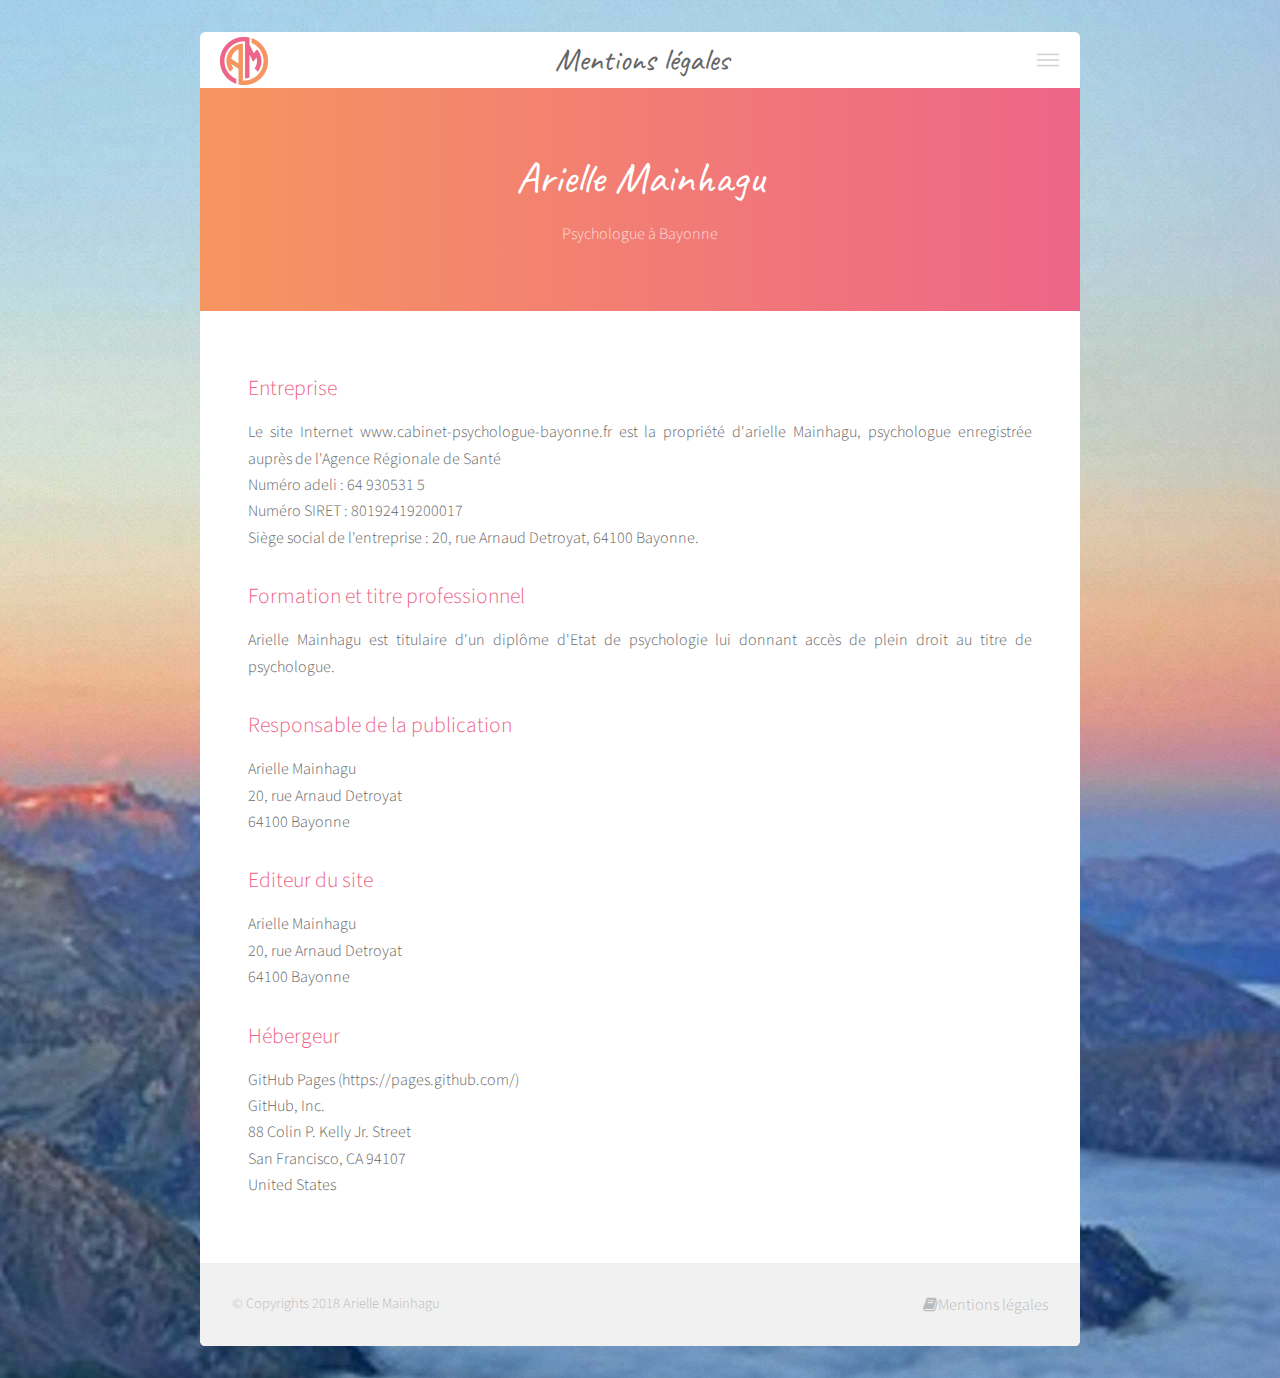
==== commit 204b2974: "Update Mentions_legales.html" ====
--- a/Mentions_legales.html
+++ b/Mentions_legales.html
@@ -72,10 +72,7 @@
                         <h3>Editeur du site</h3>
                         <p>Arielle Mainhagu<br>20, rue Arnaud Detroyat<br>64100 Bayonne</p>
                         <h3>Hébergeur</h3>
-                        <p>GANDI SAS<br>63-65 boulevard Massena à Paris (75013) FRANCE<br>
-immatriculée sous le numéro 423 093 459 RCS PARIS<br>
-N° TVA FR81423093459</p>
-						
+                        <p>GitHub Pages (https://pages.github.com/)<br>GitHub, Inc.<br>88 Colin P. Kelly Jr. Street<br>San Francisco, CA 94107<br>United States<br></p>			
 					</section>
 
 				<!-- Footer -->
@@ -96,4 +93,4 @@
 			<script src="assets/js/main.js"></script>
 
 	</body>
-</html>+</html>
